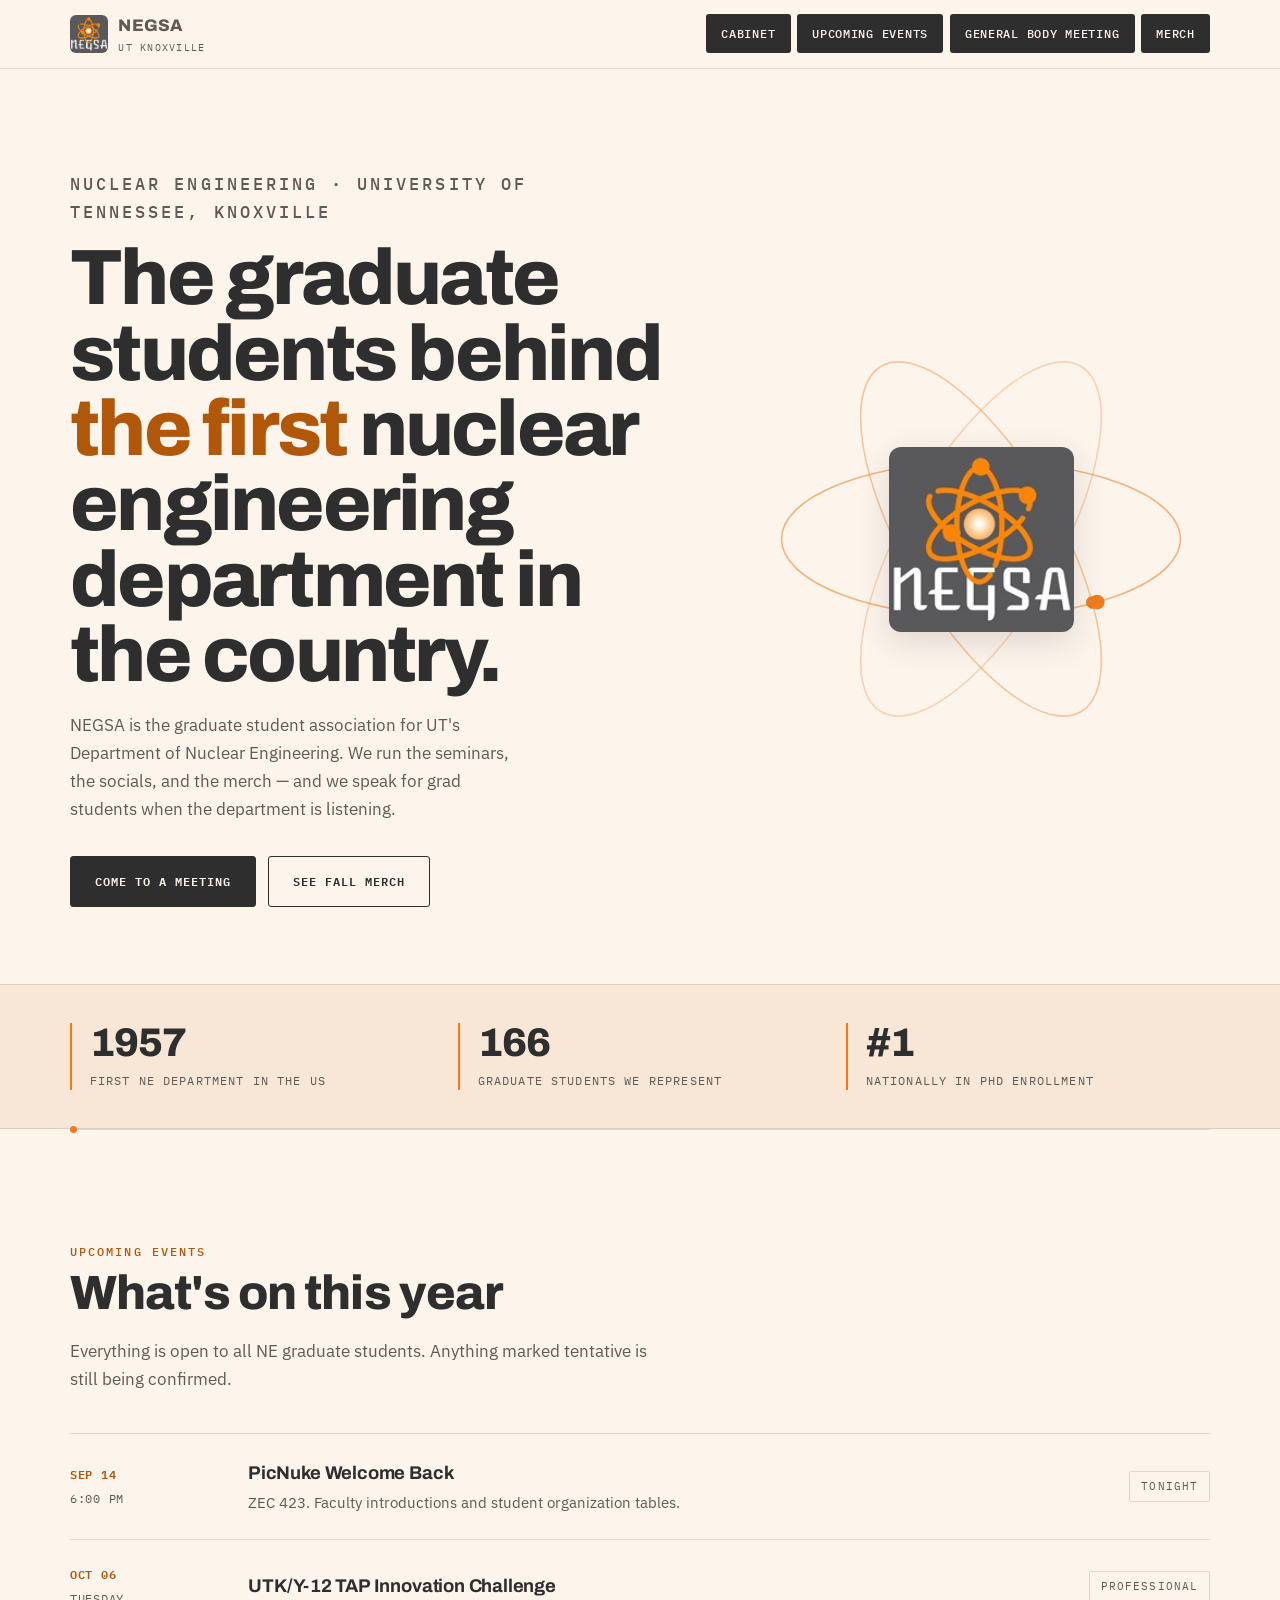
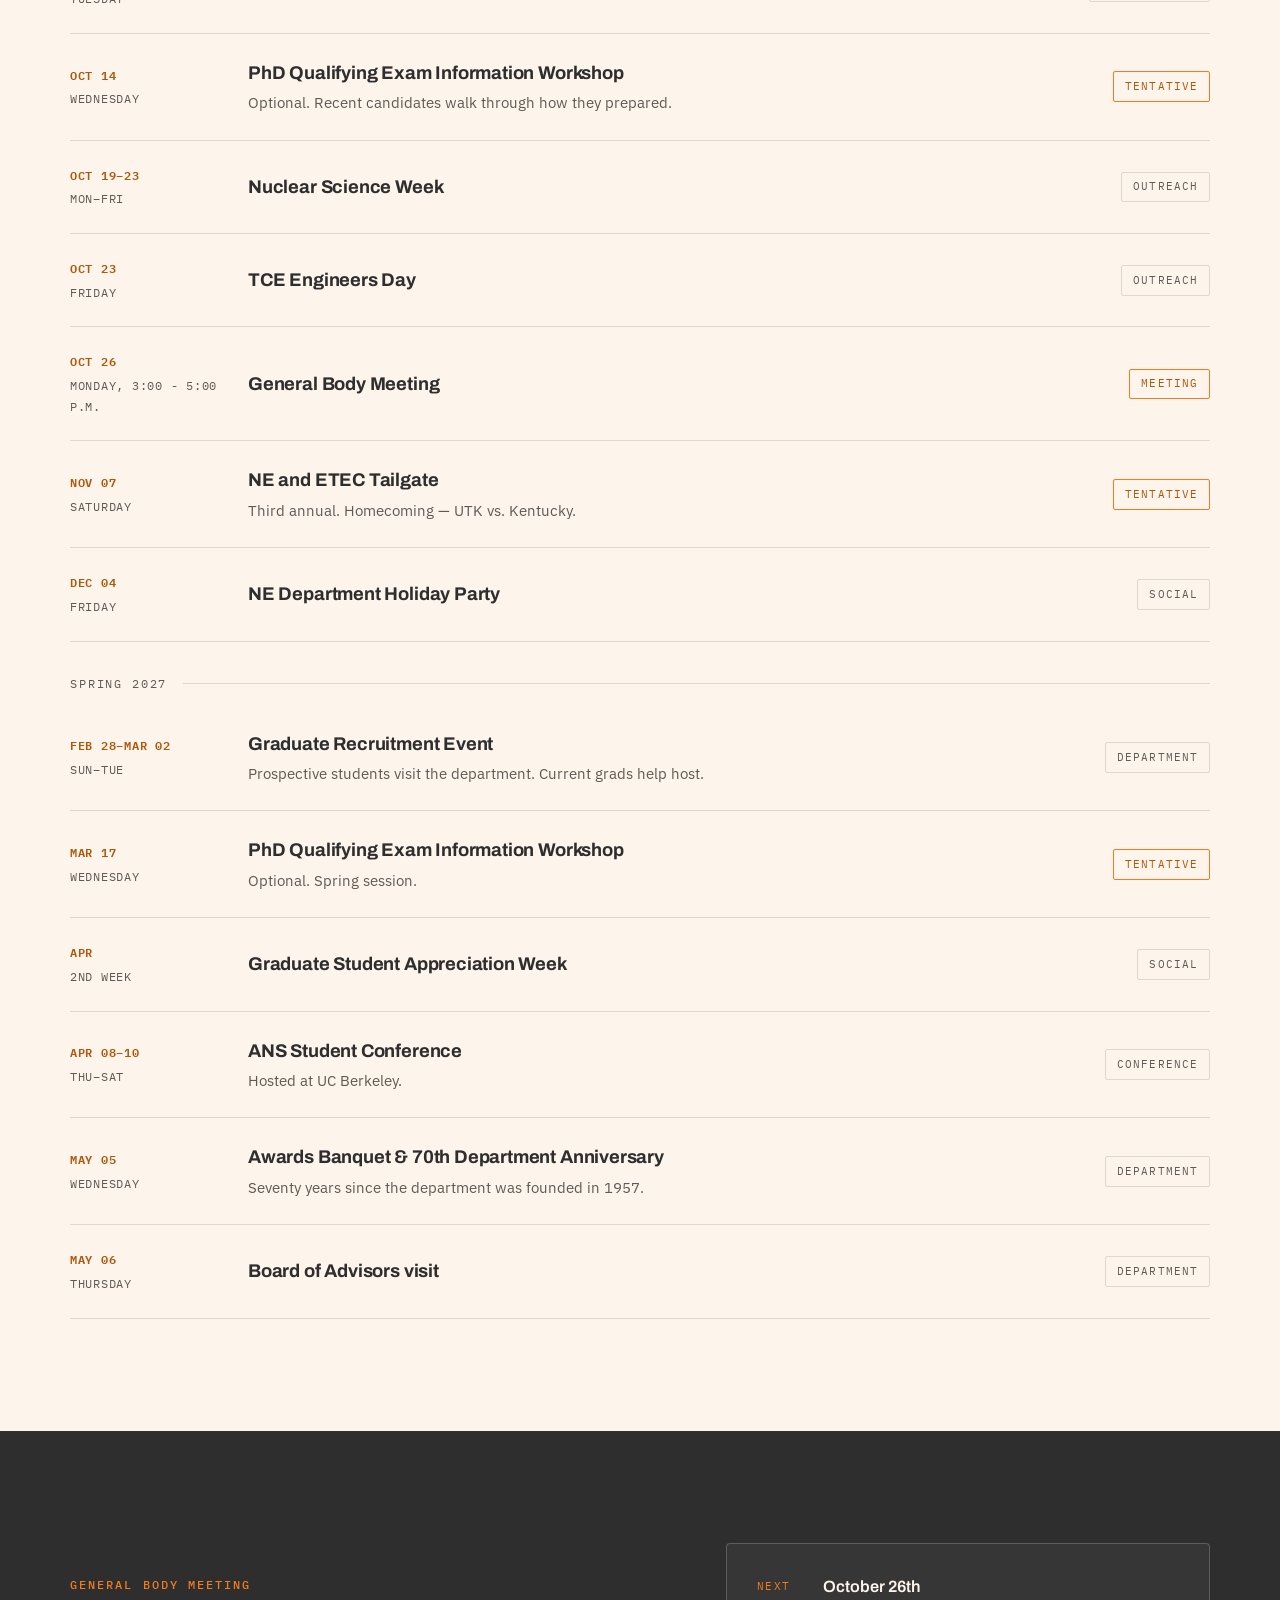
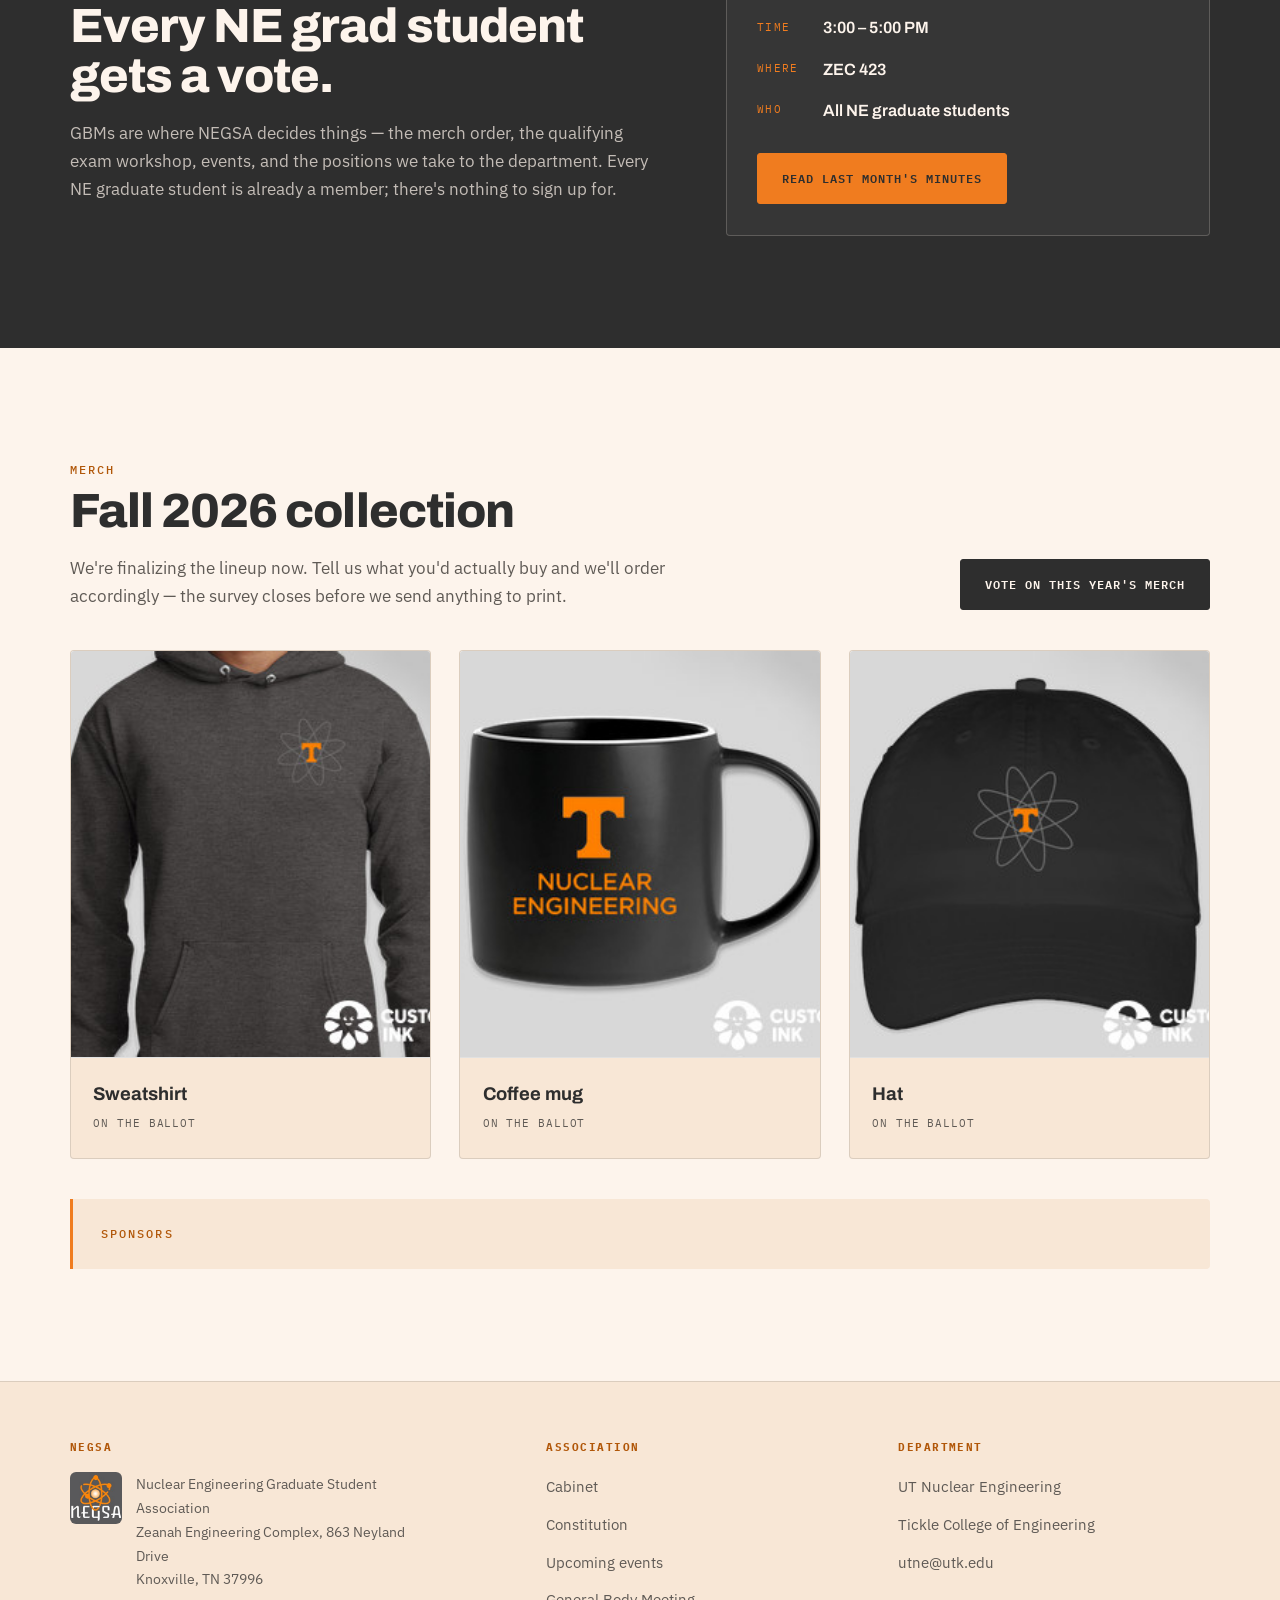
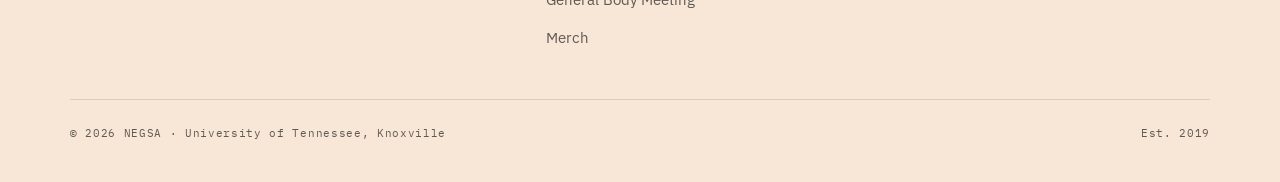
==== index.html @ 46148a5a "Changed name of position and added date to GBM section of website" ====
<!DOCTYPE html>
<html lang="en">
<head>
<meta charset="UTF-8">
<meta name="viewport" content="width=device-width, initial-scale=1.0">
<title>NEGSA — Nuclear Engineering Graduate Student Association | UT Knoxville</title>
<meta name="description" content="The Nuclear Engineering Graduate Student Association at the University of Tennessee, Knoxville. Cabinet, events, general body meetings, and merchandise.">
<link rel="icon" href="negsa-logo.jpg">
<link rel="preconnect" href="https://fonts.googleapis.com">
<link rel="preconnect" href="https://fonts.gstatic.com" crossorigin>
<link href="https://fonts.googleapis.com/css2?family=Archivo:wght@500;600;700;800&family=IBM+Plex+Mono:wght@400;500;600&family=IBM+Plex+Sans:wght@400;500;600&display=swap" rel="stylesheet">
<link rel="stylesheet" href="style.css">
</head>
<body>

<header>
  <nav class="nav">
    <a class="brand" href="index.html">
      <img src="negsa-logo.jpg" alt="">
      <span style="display:block">
        <b>NEGSA</b>
        <span>UT Knoxville</span>
      </span>
    </a>
    <button class="navtoggle" aria-expanded="false" aria-controls="navlinks">Menu</button>
    <div class="navlinks" id="navlinks">
      <a href="cabinet.html">Cabinet</a>
      <a href="#events">Upcoming events</a>
      <a href="#gbm">General Body Meeting</a>
      <a href="#merch">Merch</a>
    </div>
  </nav>
</header>

<main id="top">

  <!-- HERO -->
  <div class="hero">
    <div class="hero-grid">
      <div>
        <p class="eyebrow">Nuclear Engineering &middot; University of Tennessee, Knoxville</p>
        <h1>The graduate students behind <em>the first</em> nuclear engineering department in the country.</h1>
        <p>NEGSA is the graduate student association for UT's Department of Nuclear Engineering. We run the seminars, the socials, and the merch — and we speak for grad students when the department is listening.</p>
        <div class="cta-row">
          <a class="btn btn-solid" href="#gbm">Come to a meeting</a>
          <a class="btn btn-ghost" href="#merch">See fall merch</a>
        </div>
      </div>

      <div class="orbit">
        <svg id="orbit-svg" viewBox="0 0 400 400" aria-hidden="true">
          <!-- rings hold still; the electrons travel around them -->
          <g>
            <ellipse cx="200" cy="200" rx="190" ry="74" fill="none" stroke="var(--orange)" stroke-width="1.5" opacity=".55"/>
            <circle r="7" fill="var(--orange)">
              <animateMotion dur="7s" repeatCount="indefinite"
                path="M 10,200 A 190,74 0 1,0 390,200 A 190,74 0 1,0 10,200 Z"/>
            </circle>
          </g>
          <g transform="rotate(60 200 200)">
            <ellipse cx="200" cy="200" rx="190" ry="74" fill="none" stroke="var(--orange)" stroke-width="1.5" opacity=".4"/>
            <circle r="6" fill="var(--orange)">
              <animateMotion dur="9s" begin="-3s" repeatCount="indefinite"
                path="M 10,200 A 190,74 0 1,0 390,200 A 190,74 0 1,0 10,200 Z"/>
            </circle>
          </g>
          <g transform="rotate(120 200 200)">
            <ellipse cx="200" cy="200" rx="190" ry="74" fill="none" stroke="var(--orange)" stroke-width="1.5" opacity=".28"/>
            <circle r="5" fill="var(--orange)">
              <animateMotion dur="11s" begin="-6s" repeatCount="indefinite"
                path="M 10,200 A 190,74 0 1,0 390,200 A 190,74 0 1,0 10,200 Z"/>
            </circle>
          </g>
        </svg>
        <img class="orbit-logo" src="negsa-logo.jpg" alt="NEGSA logo">
      </div>
    </div>
  </div>

  <!-- STATS -->
  <div class="stats">
    <div class="stats-grid">
      <div class="stat"><b>1957</b><span>First NE department in the US</span></div>
      <div class="stat"><b>166</b><span>Graduate students we represent</span></div>
      <div class="stat"><b>#1</b><span>Nationally in PhD enrollment</span></div>
    </div>
  </div>

  <div class="orbit-rule"></div>

  <!-- EVENTS -->
  <section id="events">
    <div class="shell">
      <p class="eyebrow">Upcoming events</p>
      <h2 class="h2">What's on this year</h2>
      <p class="lede">Everything is open to all NE graduate students. Anything marked tentative is still being confirmed.</p>

      <div class="events">

        <article class="event">
          <div class="event-date">Sep 14<span>6:00 PM</span></div>
          <div>
            <h3>PicNuke Welcome Back</h3>
            <p>ZEC 423. Faculty introductions and student organization tables.</p>
          </div>
          <div class="event-tag">Tonight</div>
        </article>

        <article class="event">
          <div class="event-date">Oct 06<span>Tuesday</span></div>
          <div>
            <h3>UTK/Y-12 TAP Innovation Challenge</h3>
          </div>
          <div class="event-tag">Professional</div>
        </article>

        <article class="event">
          <div class="event-date">Oct 14<span>Wednesday</span></div>
          <div>
            <h3>PhD Qualifying Exam Information Workshop</h3>
            <p>Optional. Recent candidates walk through how they prepared.</p>
          </div>
          <div class="event-tag tbc">Tentative</div>
        </article>

        <article class="event">
          <div class="event-date">Oct 19&ndash;23<span>Mon&ndash;Fri</span></div>
          <div>
            <h3>Nuclear Science Week</h3>
          </div>
          <div class="event-tag">Outreach</div>
        </article>

        <article class="event">
          <div class="event-date">Oct 23<span>Friday</span></div>
          <div>
            <h3>TCE Engineers Day</h3>
          </div>
          <div class="event-tag">Outreach</div>
        </article>

        <article class="event">
          <div class="event-date">Oct 26<span>Monday, 3:00 - 5:00 P.M.</span></div>
          <div>
            <h3>General Body Meeting</h3>
          </div>
          <div class="event-tag tbc">Meeting</div>
        </article>
  
        <article class="event">
          <div class="event-date">Nov 07<span>Saturday</span></div>
          <div>
            <h3>NE and ETEC Tailgate</h3>
            <p>Third annual. Homecoming — UTK vs. Kentucky.</p>
          </div>
          <div class="event-tag tbc">Tentative</div>
        </article>

        <article class="event">
          <div class="event-date">Dec 04<span>Friday</span></div>
          <div>
            <h3>NE Department Holiday Party</h3>
          </div>
          <div class="event-tag">Social</div>
        </article>

        <div class="year-break">Spring 2027</div>

        <article class="event">
          <div class="event-date">Feb 28&ndash;Mar 02<span>Sun&ndash;Tue</span></div>
          <div>
            <h3>Graduate Recruitment Event</h3>
            <p>Prospective students visit the department. Current grads help host.</p>
          </div>
          <div class="event-tag">Department</div>
        </article>

        <article class="event">
          <div class="event-date">Mar 17<span>Wednesday</span></div>
          <div>
            <h3>PhD Qualifying Exam Information Workshop</h3>
            <p>Optional. Spring session.</p>
          </div>
          <div class="event-tag tbc">Tentative</div>
        </article>

        <article class="event">
          <div class="event-date">Apr<span>2nd week</span></div>
          <div>
            <h3>Graduate Student Appreciation Week</h3>
          </div>
          <div class="event-tag">Social</div>
        </article>

        <article class="event">
          <div class="event-date">Apr 08&ndash;10<span>Thu&ndash;Sat</span></div>
          <div>
            <h3>ANS Student Conference</h3>
            <p>Hosted at UC Berkeley.</p>
          </div>
          <div class="event-tag">Conference</div>
        </article>

        <article class="event">
          <div class="event-date">May 05<span>Wednesday</span></div>
          <div>
            <h3>Awards Banquet &amp; 70th Department Anniversary</h3>
            <p>Seventy years since the department was founded in 1957.</p>
          </div>
          <div class="event-tag">Department</div>
        </article>

        <article class="event">
          <div class="event-date">May 06<span>Thursday</span></div>
          <div>
            <h3>Board of Advisors visit</h3>
          </div>
          <div class="event-tag">Department</div>
        </article>

      </div>
    </div>
  </section>

  <!-- GBM -->
  <section id="gbm" class="gbm">
    <div class="shell">
      <div class="gbm-grid">
        <div>
          <p class="eyebrow">General Body Meeting</p>
          <h2 class="h2">Every NE grad student gets a vote.</h2>
          <p class="lede">GBMs are where NEGSA decides things &mdash; the merch order, the qualifying exam workshop, events, and the positions we take to the department. Every NE graduate student is already a member; there's nothing to sign up for.</p>
        </div>
        <div class="gbm-card">
          <dl>
            <dt>Next</dt><dd>October 26th</dd>
            <dt>Time</dt><dd>3:00 &ndash; 5:00 PM</dd>
            <dt>Where</dt><dd>ZEC 423</dd>
            <dt>Who</dt><dd>All NE graduate students</dd>
          </dl>
          <a class="btn btn-solid" href="#">Read last month's minutes</a>
        </div>
      </div>
    </div>
  </section>

  <!-- MERCH -->
  <section id="merch">
    <div class="shell">
      <div class="merch-head">
        <div>
          <p class="eyebrow">Merch</p>
          <h2 class="h2">Fall 2026 collection</h2>
          <p class="lede">We're finalizing the lineup now. Tell us what you'd actually buy and we'll order accordingly — the survey closes before we send anything to print.</p>
        </div>
        <a class="btn btn-solid" href="#">Vote on this year's merch</a>
      </div>

      <div class="merch-grid">
        <div class="merch-item">
          <img src="Sweatshirt.jpeg" alt="NEGSA sweatshirt">
          <div class="merch-body"><b>Sweatshirt</b><span>On the ballot</span></div>
        </div>
        <div class="merch-item">
          <img src="coffee_mug.jpeg" alt="NEGSA coffee mug">
          <div class="merch-body"><b>Coffee mug</b><span>On the ballot</span></div>
        </div>
        <div class="merch-item">
          <img src="hat.jpeg" alt="NEGSA hat">
          <div class="merch-body"><b>Hat</b><span>On the ballot</span></div>
        </div>
      </div>

      <div class="merch-note">
        <p class="eyebrow">Sponsors</p>
      </div>

    </div>
  </section>

</main>

<footer>
  <div class="shell">
    <div class="foot-grid">
      <div>
        <h4>NEGSA</h4>
        <div class="foot-brand">
          <img src="negsa-logo.jpg" alt="">
          <p>Nuclear Engineering Graduate Student Association<br>Zeanah Engineering Complex, 863 Neyland Drive<br>Knoxville, TN 37996</p>
        </div>
      </div>
      <div>
        <h4>Association</h4>
        <ul>
          <li><a href="cabinet.html">Cabinet</a></li>
          <li><a href="NEGSA-Constitution-2022.pdf" target="_blank" rel="noopener">Constitution</a></li>
          <li><a href="#events">Upcoming events</a></li>
          <li><a href="#gbm">General Body Meeting</a></li>
          <li><a href="#merch">Merch</a></li>
        </ul>
      </div>
      <div>
        <h4>Department</h4>
        <ul>
          <li><a href="https://ne.utk.edu">UT Nuclear Engineering</a></li>
          <li><a href="https://tickle.utk.edu">Tickle College of Engineering</a></li>
          <li><a href="mailto:utne@utk.edu">utne@utk.edu</a></li>
        </ul>
      </div>
    </div>
    <div class="colophon">
      <span>&copy; 2026 NEGSA &middot; University of Tennessee, Knoxville</span>
      <span>Est. 2019</span>
    </div>
  </div>
</footer>

<script src="script.js"></script>
</body>
</html>
---- style.css ----
:root{
  --paper:#FDF4EC;
  --paper-deep:#F8E7D6;
  --ink:#2E2E2E;
  --ink-soft:#5F5A55;
  --orange:#F07C1F;
  --orange-deep:#B15709;
  --rule:rgba(46,46,46,.14);
  --shell:min(1140px,92vw);
}

*{box-sizing:border-box;margin:0;padding:0}
html{scroll-behavior:smooth;scroll-padding-top:88px}
body{
  background:var(--paper);
  color:var(--ink);
  font-family:"IBM Plex Sans",system-ui,sans-serif;
  font-size:17px;
  line-height:1.65;
  -webkit-font-smoothing:antialiased;
}
img{max-width:100%;display:block}
a{color:inherit}

/* ---------- shared type ---------- */
.eyebrow{
  font-family:"IBM Plex Mono",monospace;
  font-size:.72rem;
  font-weight:500;
  letter-spacing:.18em;
  text-transform:uppercase;
  color:var(--orange-deep);
}
.h2{
  font-family:"Archivo",sans-serif;
  font-weight:800;
  font-size:clamp(2rem,4.4vw,3rem);
  line-height:1.04;
  letter-spacing:-.02em;
  margin:.5rem 0 1.1rem;
}
.lede{max-width:60ch;color:var(--ink-soft)}

.shell{width:var(--shell);margin-inline:auto}
section{padding:clamp(4rem,9vw,7rem) 0}

.orbit-rule{
  position:relative;height:1px;background:var(--rule);
  width:var(--shell);margin:0 auto;
}
.orbit-rule::after{
  content:"";position:absolute;top:-3.5px;left:0;
  width:7px;height:7px;border-radius:50%;background:var(--orange);
}

/* ---------- nav ---------- */
header{
  position:sticky;top:0;z-index:50;
  background:rgba(253,244,236,.9);
  backdrop-filter:blur(10px);
  border-bottom:1px solid var(--rule);
}
.nav{
  width:var(--shell);margin-inline:auto;
  display:flex;align-items:center;gap:1.25rem;
  padding:.75rem 0;
}
.brand{display:flex;align-items:center;gap:.65rem;text-decoration:none;margin-right:auto}
.brand img{width:38px;height:38px;border-radius:6px}
.brand b{
  font-family:"Archivo",sans-serif;font-weight:800;
  font-size:1.05rem;letter-spacing:.01em;
}
.brand span{
  display:block;font-family:"IBM Plex Mono",monospace;
  font-size:.6rem;letter-spacing:.13em;text-transform:uppercase;color:var(--ink-soft);
}
.navlinks{display:flex;gap:.4rem;align-items:center}
.navlinks a{
  font-family:"IBM Plex Mono",monospace;
  font-size:.76rem;font-weight:500;letter-spacing:.06em;
  text-transform:uppercase;text-decoration:none;
  padding:.6rem .95rem;border-radius:3px;
  background:var(--ink);color:var(--paper);
  transition:background .18s ease,color .18s ease;
}
.navlinks a:hover,.navlinks a:focus-visible{background:var(--orange);color:var(--ink)}
.navlinks a[aria-current="page"]{background:var(--orange);color:var(--ink)}
.navtoggle{display:none}

/* ---------- hero ---------- */
.hero{position:relative;overflow:hidden;padding:clamp(3.5rem,8vw,6.5rem) 0 clamp(3rem,6vw,5rem)}
.hero-grid{
  width:var(--shell);margin-inline:auto;
  display:grid;grid-template-columns:1.15fr .85fr;
  gap:clamp(2rem,5vw,4rem);align-items:center;
}
.hero h1{
  font-family:"Archivo",sans-serif;font-weight:800;
  font-size:clamp(2.6rem,6.6vw,4.9rem);
  line-height:.96;letter-spacing:-.035em;
  margin:.85rem 0 1.25rem;
}
.hero h1 em{font-style:normal;color:var(--orange-deep)}
.hero p{max-width:46ch;color:var(--ink-soft);font-size:1.06rem}
.cta-row{display:flex;flex-wrap:wrap;gap:.75rem;margin-top:2rem}
.btn{
  font-family:"IBM Plex Mono",monospace;font-size:.78rem;font-weight:600;
  letter-spacing:.08em;text-transform:uppercase;text-decoration:none;
  display:inline-block;
  padding:.9rem 1.5rem;border-radius:3px;border:1.5px solid var(--ink);
  transition:transform .16s ease,background .18s ease,color .18s ease;
}
.btn-solid{background:var(--ink);color:var(--paper)}
.btn-solid:hover{background:var(--orange);border-color:var(--orange);color:var(--ink)}
.btn-ghost{background:transparent;color:var(--ink)}
.btn-ghost:hover{background:var(--ink);color:var(--paper)}
.btn:hover{transform:translateY(-2px)}

/* orbit signature — rings hold still, electrons travel */
.orbit{position:relative;display:grid;place-items:center;aspect-ratio:1;max-width:420px;margin-inline:auto;width:100%}
.orbit svg{position:absolute;inset:0;width:100%;height:100%;overflow:visible}
.orbit-logo{
  position:relative;width:44%;border-radius:12px;
  box-shadow:0 10px 34px rgba(46,46,46,.14);
}

/* ---------- stat strip ---------- */
.stats{
  background:var(--paper-deep);
  border-block:1px solid var(--rule);
  padding:2.4rem 0;
}
.stats-grid{
  width:var(--shell);margin-inline:auto;
  display:grid;grid-template-columns:repeat(3,1fr);gap:1.5rem;
}
.stat{border-left:2px solid var(--orange);padding-left:1.1rem}
.stat b{
  display:block;font-family:"Archivo",sans-serif;font-weight:800;
  font-size:clamp(1.8rem,3.4vw,2.5rem);line-height:1;letter-spacing:-.02em;
}
.stat span{
  display:block;margin-top:.45rem;
  font-family:"IBM Plex Mono",monospace;font-size:.72rem;
  letter-spacing:.1em;text-transform:uppercase;color:var(--ink-soft);
}

/* ---------- mission ---------- */
.about-grid{display:grid;grid-template-columns:1fr 1fr;gap:clamp(2rem,5vw,4.5rem)}
.does{list-style:none;display:grid;gap:1.4rem;margin-top:.5rem}
.does li{padding-left:2.5rem;position:relative}
.does li::before{
  content:"";position:absolute;left:0;top:.55rem;
  width:10px;height:10px;border-radius:50%;
  background:var(--orange);box-shadow:0 0 0 5px rgba(240,124,31,.2);
}
.does b{display:block;font-family:"Archivo",sans-serif;font-weight:700;font-size:1.02rem}
.does p{color:var(--ink-soft);font-size:.94rem;margin-top:.15rem}

/* ---------- events ---------- */
.events{display:grid;gap:0;margin-top:2.5rem;border-top:1px solid var(--rule)}
.event{
  display:grid;grid-template-columns:150px 1fr auto;
  gap:1.75rem;align-items:center;
  padding:1.5rem 0;border-bottom:1px solid var(--rule);
  transition:padding-left .2s ease;
}
.event:hover{padding-left:.85rem}
.event-date{
  font-family:"IBM Plex Mono",monospace;font-size:.78rem;font-weight:600;
  letter-spacing:.06em;text-transform:uppercase;color:var(--orange-deep);
}
.event-date span{display:block;color:var(--ink-soft);font-weight:400;margin-top:.2rem}
.event h3{font-family:"Archivo",sans-serif;font-weight:700;font-size:1.15rem;letter-spacing:-.01em}
.event p{color:var(--ink-soft);font-size:.92rem;margin-top:.2rem}
.event-tag{
  font-family:"IBM Plex Mono",monospace;font-size:.66rem;letter-spacing:.1em;
  text-transform:uppercase;padding:.35rem .7rem;border:1px solid var(--rule);
  border-radius:2px;white-space:nowrap;color:var(--ink-soft);
}
.event-tag.tbc{border-color:var(--orange);color:var(--orange-deep)}
.year-break{
  display:flex;align-items:center;gap:1rem;
  padding:2rem 0 .75rem;
  font-family:"IBM Plex Mono",monospace;font-size:.72rem;
  letter-spacing:.16em;text-transform:uppercase;color:var(--ink-soft);
}
.year-break::after{content:"";flex:1;height:1px;background:var(--rule)}

/* ---------- GBM dark band ---------- */
.gbm{background:var(--ink);color:var(--paper)}
.gbm .eyebrow{color:var(--orange)}
.gbm .lede{color:rgba(253,244,236,.72)}
.gbm-grid{display:grid;grid-template-columns:1.1fr .9fr;gap:clamp(2rem,5vw,4rem);align-items:center}
.gbm-card{
  border:1px solid rgba(253,244,236,.2);border-radius:4px;
  padding:1.9rem;background:rgba(253,244,236,.04);
}
.gbm-card dl{display:grid;grid-template-columns:auto 1fr;gap:.9rem 1.5rem;margin-bottom:1.75rem}
.gbm-card dt{
  font-family:"IBM Plex Mono",monospace;font-size:.68rem;letter-spacing:.12em;
  text-transform:uppercase;color:var(--orange);padding-top:.22rem;
}
.gbm-card dd{font-family:"Archivo",sans-serif;font-weight:600;font-size:1.02rem}
.gbm .btn-solid{background:var(--orange);border-color:var(--orange);color:var(--ink)}
.gbm .btn-solid:hover{background:var(--paper);border-color:var(--paper)}

/* ---------- merch ---------- */
.merch-head{display:flex;justify-content:space-between;align-items:flex-end;gap:2rem;flex-wrap:wrap}
.merch-grid{
  display:grid;grid-template-columns:repeat(3,minmax(0,1fr));
  gap:clamp(1rem,2.2vw,1.75rem);margin-top:2.5rem;
}
.merch-item{
  border:1px solid var(--rule);border-radius:4px;overflow:hidden;
  background:var(--paper-deep);
  transition:border-color .2s ease,transform .2s ease;
}
.merch-item:hover{border-color:var(--orange);transform:translateY(-3px)}
.merch-item img{
  width:100%;aspect-ratio:300/340;object-fit:cover;
  background:#fff;border-bottom:1px solid var(--rule);
}
.merch-item .merch-body{padding:1.3rem 1.4rem 1.55rem}
.merch-item b{display:block;font-family:"Archivo",sans-serif;font-weight:700;font-size:1.15rem}
.merch-item span{
  display:block;margin-top:.3rem;font-family:"IBM Plex Mono",monospace;
  font-size:.7rem;letter-spacing:.08em;text-transform:uppercase;color:var(--ink-soft);
}
.merch-note{
  margin-top:2.5rem;padding:1.6rem 1.75rem;
  border-left:3px solid var(--orange);background:var(--paper-deep);border-radius:0 4px 4px 0;
}

/* ---------- cabinet ---------- */
.cabinet-hero{padding:clamp(3rem,7vw,5rem) 0 clamp(2rem,4vw,3rem)}
.cabinet-hero h1{
  font-family:"Archivo",sans-serif;font-weight:800;
  font-size:clamp(2.4rem,6vw,4.2rem);line-height:.98;letter-spacing:-.035em;
  margin:.8rem 0 1.1rem;
}

.portrait{
  aspect-ratio:1;border-radius:5px;overflow:hidden;
  background:var(--paper-deep);border:1px solid var(--rule);
  display:grid;place-items:center;position:relative;
}
.portrait::after{
  content:attr(data-initials);
  font-family:"Archivo",sans-serif;font-weight:800;
  font-size:clamp(1.8rem,4vw,2.6rem);letter-spacing:.02em;
  color:var(--orange);opacity:.55;
}
.portrait:has(img)::after{content:none}
.portrait img{width:100%;height:100%;object-fit:cover}

.role{
  font-family:"IBM Plex Mono",monospace;font-size:.72rem;
  letter-spacing:.16em;text-transform:uppercase;color:var(--orange-deep);
}
.contact-link{
  display:inline-block;margin-top:.7rem;
  font-family:"IBM Plex Mono",monospace;font-size:.85rem;
  color:var(--ink);text-decoration:none;
  border-bottom:2px solid var(--orange);padding-bottom:2px;
}
.contact-link:hover{color:var(--orange-deep)}

.roster{
  display:grid;grid-template-columns:repeat(3,minmax(0,1fr));
  gap:clamp(1.5rem,3vw,2.25rem);
  margin:3rem 0 0;
}
.roster-row{
  border:1px solid var(--rule);border-radius:5px;overflow:hidden;
  background:var(--paper-deep);
  transition:border-color .2s ease,transform .2s ease;
}
.roster-row:hover{border-color:var(--orange);transform:translateY(-3px)}
.roster-row .portrait{border:0;border-radius:0;aspect-ratio:4/5}
.roster-row .caption{padding:1.4rem 1.5rem 1.6rem;border-top:1px solid var(--rule)}
.roster-row h2{
  font-family:"Archivo",sans-serif;font-weight:700;
  font-size:clamp(1.25rem,2.2vw,1.55rem);letter-spacing:-.015em;
  line-height:1.15;margin:0 0 .35rem;
}
.roster-row .contact-link{margin-top:1rem;font-size:.8rem}

/* ---------- advisor ---------- */
.advisor-block{margin-top:4rem;padding-top:3rem;border-top:1px solid var(--rule)}
.advisor-card{
  display:flex;align-items:center;gap:1.4rem;margin-top:1.1rem;
  border:1px solid var(--rule);border-radius:5px;background:var(--paper-deep);
  padding:1.4rem 1.75rem;max-width:430px;
  transition:border-color .2s ease;
}
.advisor-card:hover{border-color:var(--orange)}
.advisor-icon{
  width:54px;height:54px;flex-shrink:0;border-radius:50%;
  display:grid;place-items:center;
  background:var(--paper);border:1px solid var(--rule);
  color:var(--orange);
}
.advisor-icon svg{width:27px;height:27px;display:block}
.advisor-card .contact-link{margin-top:.55rem;font-size:.8rem}
.advisor-card h2{
  font-family:"Archivo",sans-serif;font-weight:700;
  font-size:1.3rem;letter-spacing:-.015em;margin:0 0 .25rem;
}

/* ---------- governing documents ---------- */
.docs-block{margin:4rem 0;padding-top:3rem;border-top:1px solid var(--rule)}
.doc-list{
  display:grid;grid-template-columns:repeat(auto-fit,minmax(240px,1fr));
  gap:1rem;margin-top:2rem;
}
.doc-link{
  display:block;text-decoration:none;
  border:1px solid var(--rule);border-radius:4px;
  background:var(--paper-deep);padding:1.3rem 1.5rem;
  transition:border-color .2s ease,transform .2s ease;
}
.doc-link:hover{border-color:var(--orange);transform:translateY(-3px)}
.doc-link.current{border-left:3px solid var(--orange)}
.doc-link b{
  display:block;font-family:"Archivo",sans-serif;font-weight:700;
  font-size:1.02rem;letter-spacing:-.01em;
}
.doc-link span{
  display:block;margin-top:.35rem;font-family:"IBM Plex Mono",monospace;
  font-size:.68rem;letter-spacing:.09em;text-transform:uppercase;color:var(--ink-soft);
}
.doc-link.current span{color:var(--orange-deep)}

/* ---------- footer ---------- */
footer{background:var(--paper-deep);border-top:1px solid var(--rule);padding:3.5rem 0 2.5rem}
.foot-grid{display:grid;grid-template-columns:1.4fr 1fr 1fr;gap:2.5rem}
.foot-grid h4{
  font-family:"IBM Plex Mono",monospace;font-size:.7rem;letter-spacing:.13em;
  text-transform:uppercase;color:var(--orange-deep);margin-bottom:1rem;
}
.foot-grid ul{list-style:none;display:grid;gap:.6rem}
.foot-grid a{color:var(--ink-soft);text-decoration:none;font-size:.92rem}
.foot-grid a:hover{color:var(--orange-deep)}
.foot-brand{display:flex;gap:.9rem;align-items:flex-start}
.foot-brand img{width:52px;height:52px;border-radius:6px;flex-shrink:0}
.foot-brand p{font-size:.9rem;color:var(--ink-soft);max-width:34ch}
.colophon{
  margin-top:3rem;padding-top:1.5rem;border-top:1px solid var(--rule);
  font-family:"IBM Plex Mono",monospace;font-size:.7rem;letter-spacing:.06em;
  color:var(--ink-soft);display:flex;justify-content:space-between;gap:1rem;flex-wrap:wrap;
}

/* ---------- a11y + responsive ---------- */
a:focus-visible,button:focus-visible{outline:3px solid var(--orange-deep);outline-offset:3px}
@media (prefers-reduced-motion:reduce){
  *{animation:none!important;transition:none!important}
  html{scroll-behavior:auto}
}
@media (max-width:900px){
  .hero-grid,.about-grid,.gbm-grid{grid-template-columns:1fr}
  .orbit{order:-1;max-width:280px}
  .foot-grid{grid-template-columns:1fr 1fr}
  .stats-grid{grid-template-columns:1fr;gap:1.25rem}
  .roster{grid-template-columns:repeat(2,minmax(0,1fr));gap:1.5rem}
  .merch-grid{grid-template-columns:repeat(2,minmax(0,1fr))}
}
@media (max-width:760px){
  .navtoggle{
    display:block;background:var(--ink);color:var(--paper);border:0;
    font-family:"IBM Plex Mono",monospace;font-size:.72rem;letter-spacing:.08em;
    text-transform:uppercase;padding:.6rem .9rem;border-radius:3px;cursor:pointer;
  }
  .navlinks{
    display:none;position:absolute;top:100%;left:0;right:0;
    flex-direction:column;gap:.35rem;padding:1rem 4vw 1.25rem;
    background:var(--paper);border-bottom:1px solid var(--rule);
  }
  .navlinks.open{display:flex}
  .navlinks a{text-align:center}
  .event{grid-template-columns:1fr;gap:.5rem}
  .event-tag{justify-self:start}
  .foot-grid{grid-template-columns:1fr}
}
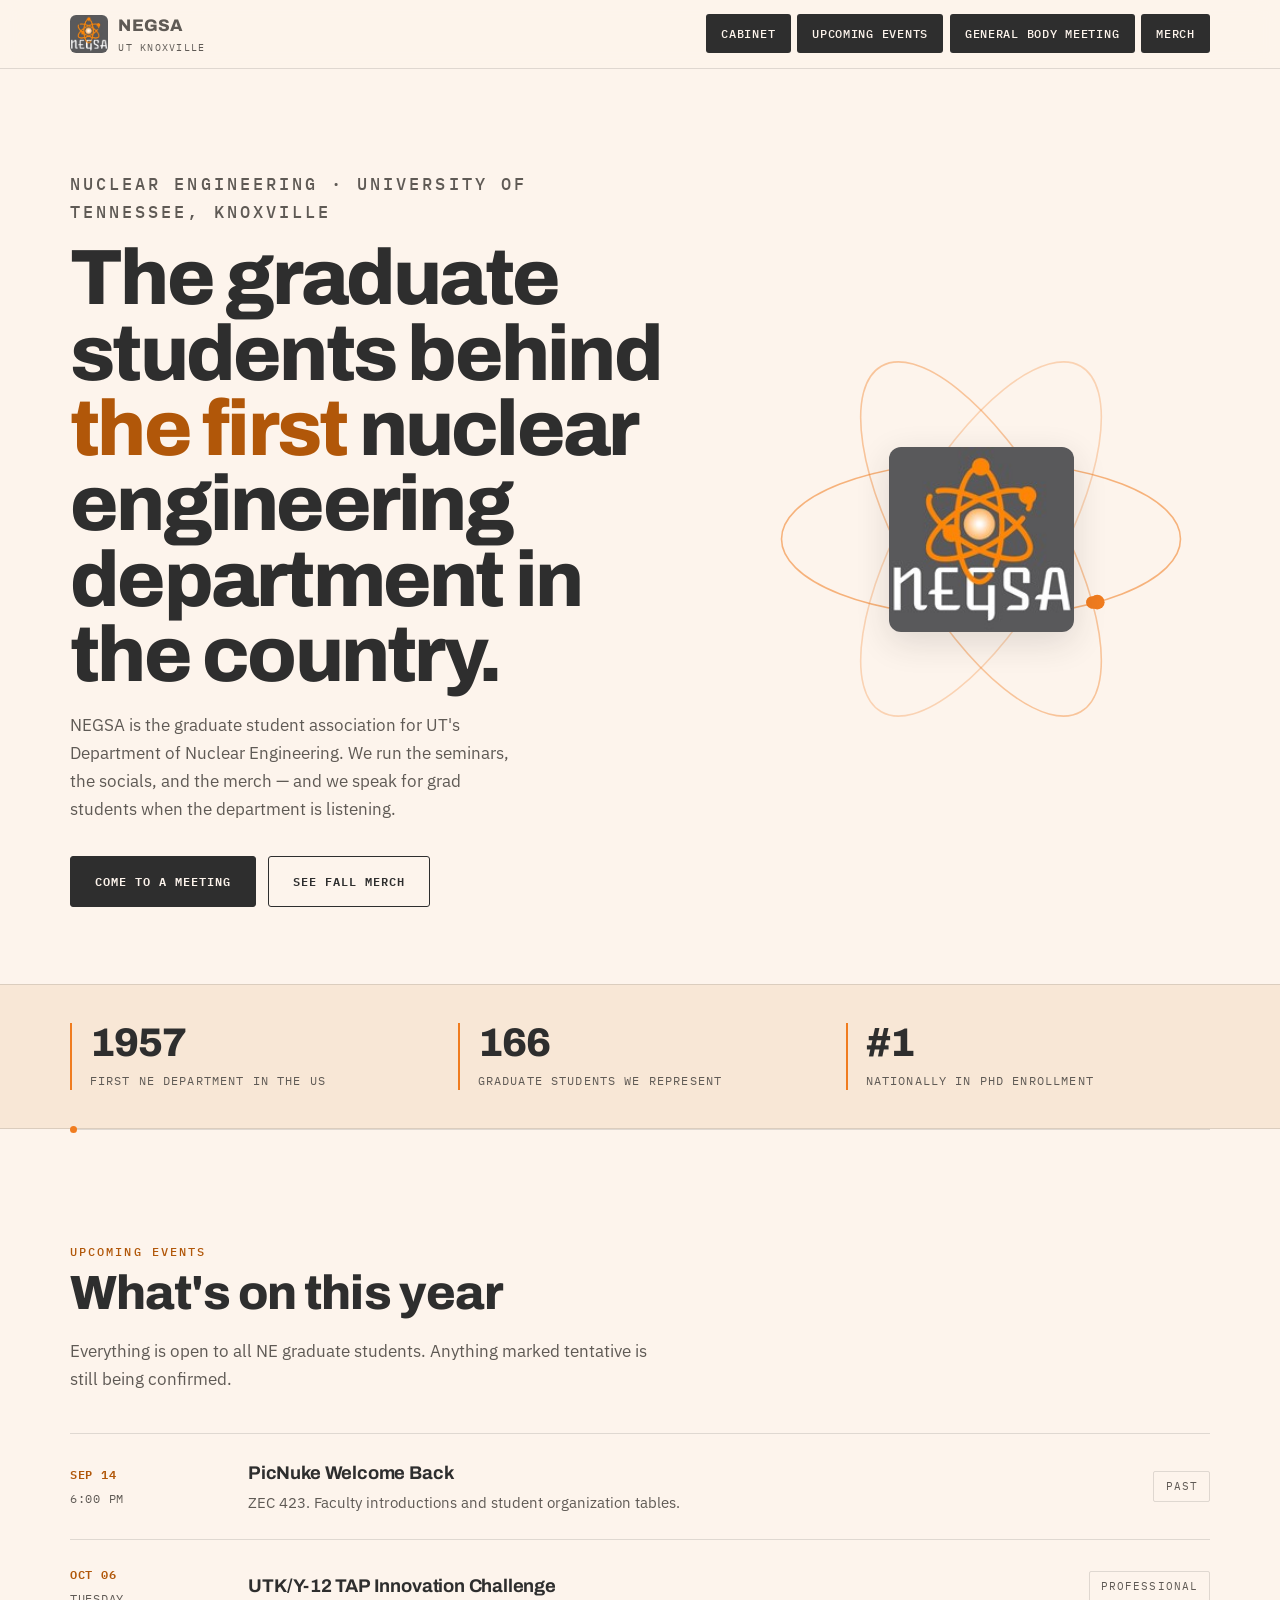
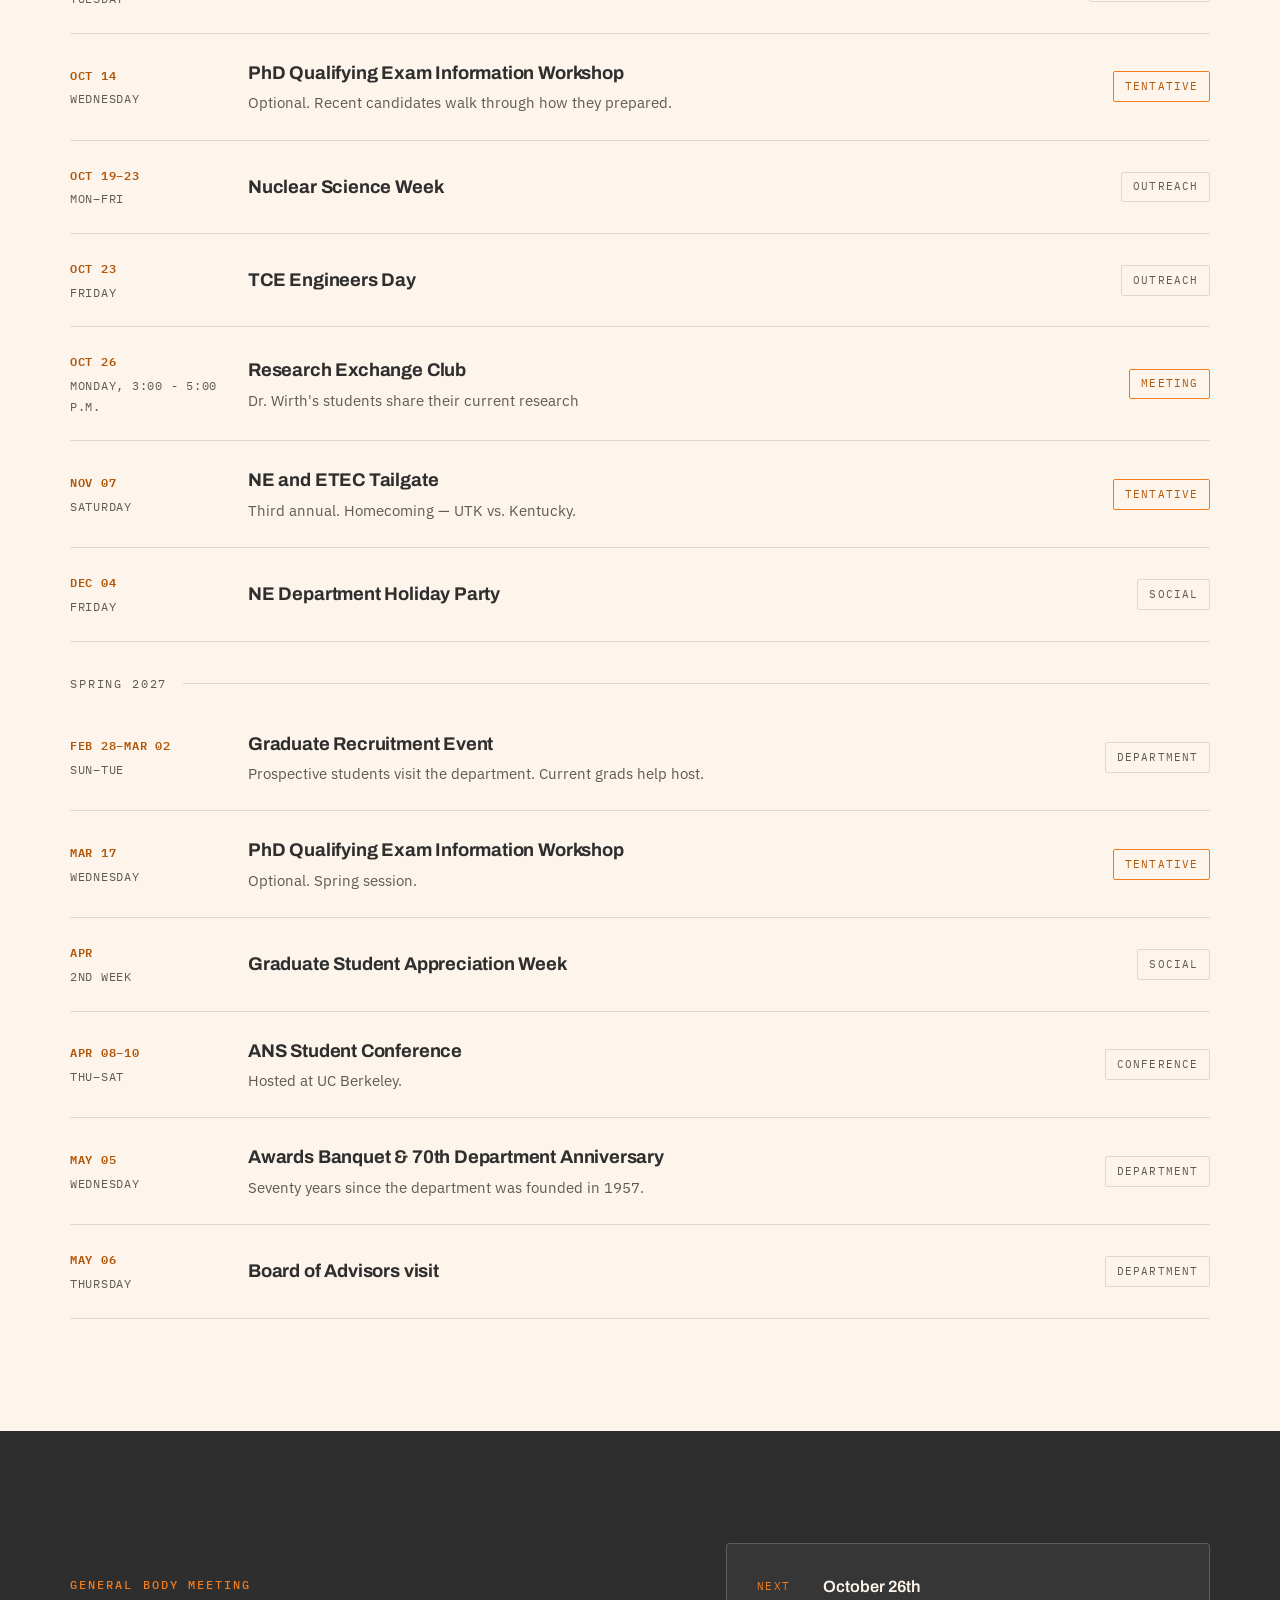
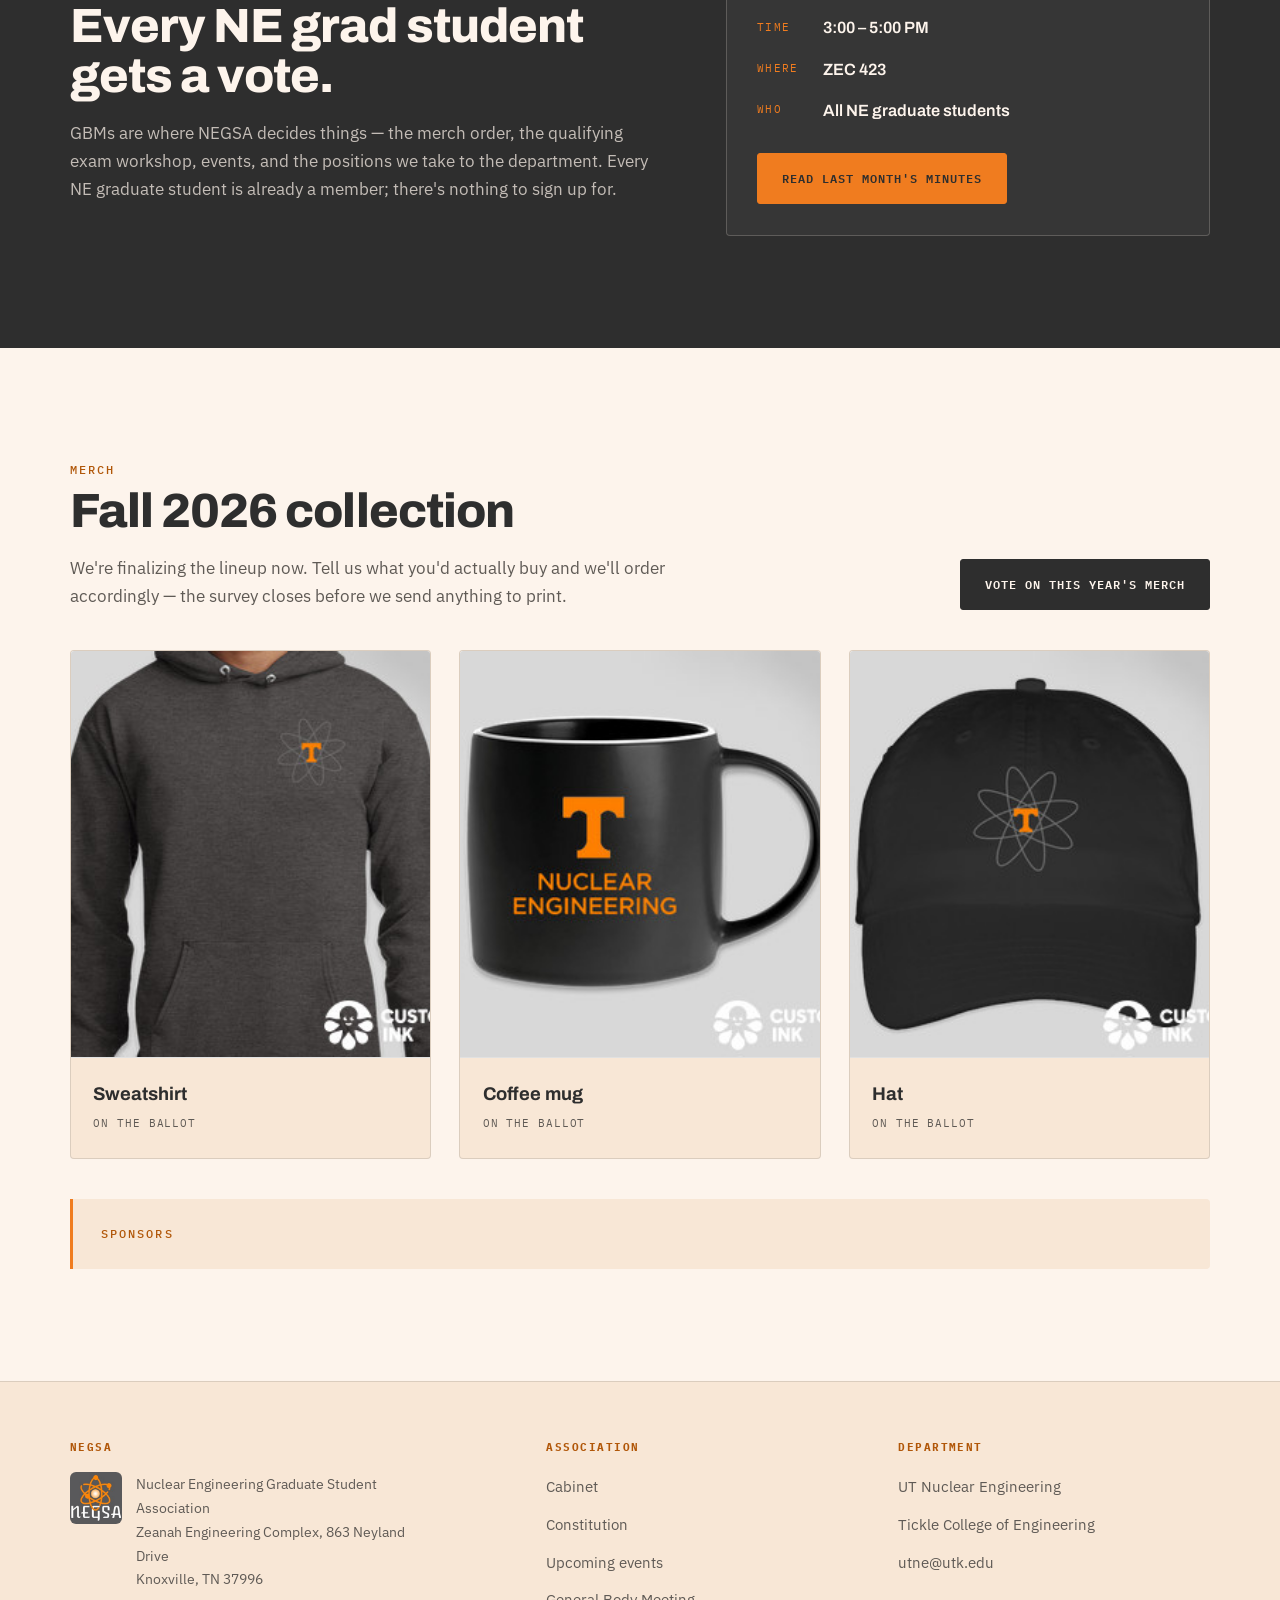
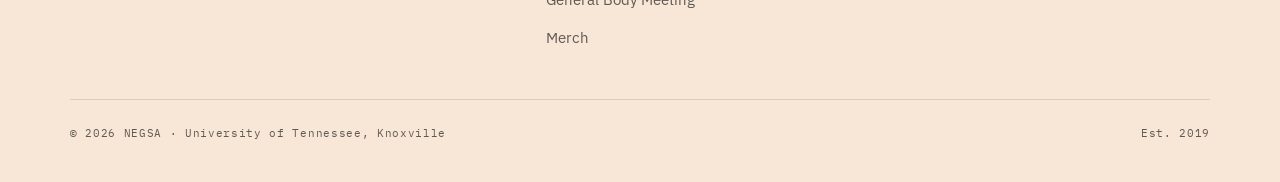
==== commit 3da631b9: "Changed GBM in events to research exchange club" ====
--- a/index.html
+++ b/index.html
@@ -103,7 +103,7 @@
             <h3>PicNuke Welcome Back</h3>
             <p>ZEC 423. Faculty introductions and student organization tables.</p>
           </div>
-          <div class="event-tag">Tonight</div>
+          <div class="event-tag">Past</div>
         </article>
 
         <article class="event">
@@ -142,7 +142,8 @@
         <article class="event">
           <div class="event-date">Oct 26<span>Monday, 3:00 - 5:00 P.M.</span></div>
           <div>
-            <h3>General Body Meeting</h3>
+            <h3>Research Exchange Club</h3>
+            <p>Dr. Wirth's students share their current research</p>
           </div>
           <div class="event-tag tbc">Meeting</div>
         </article>
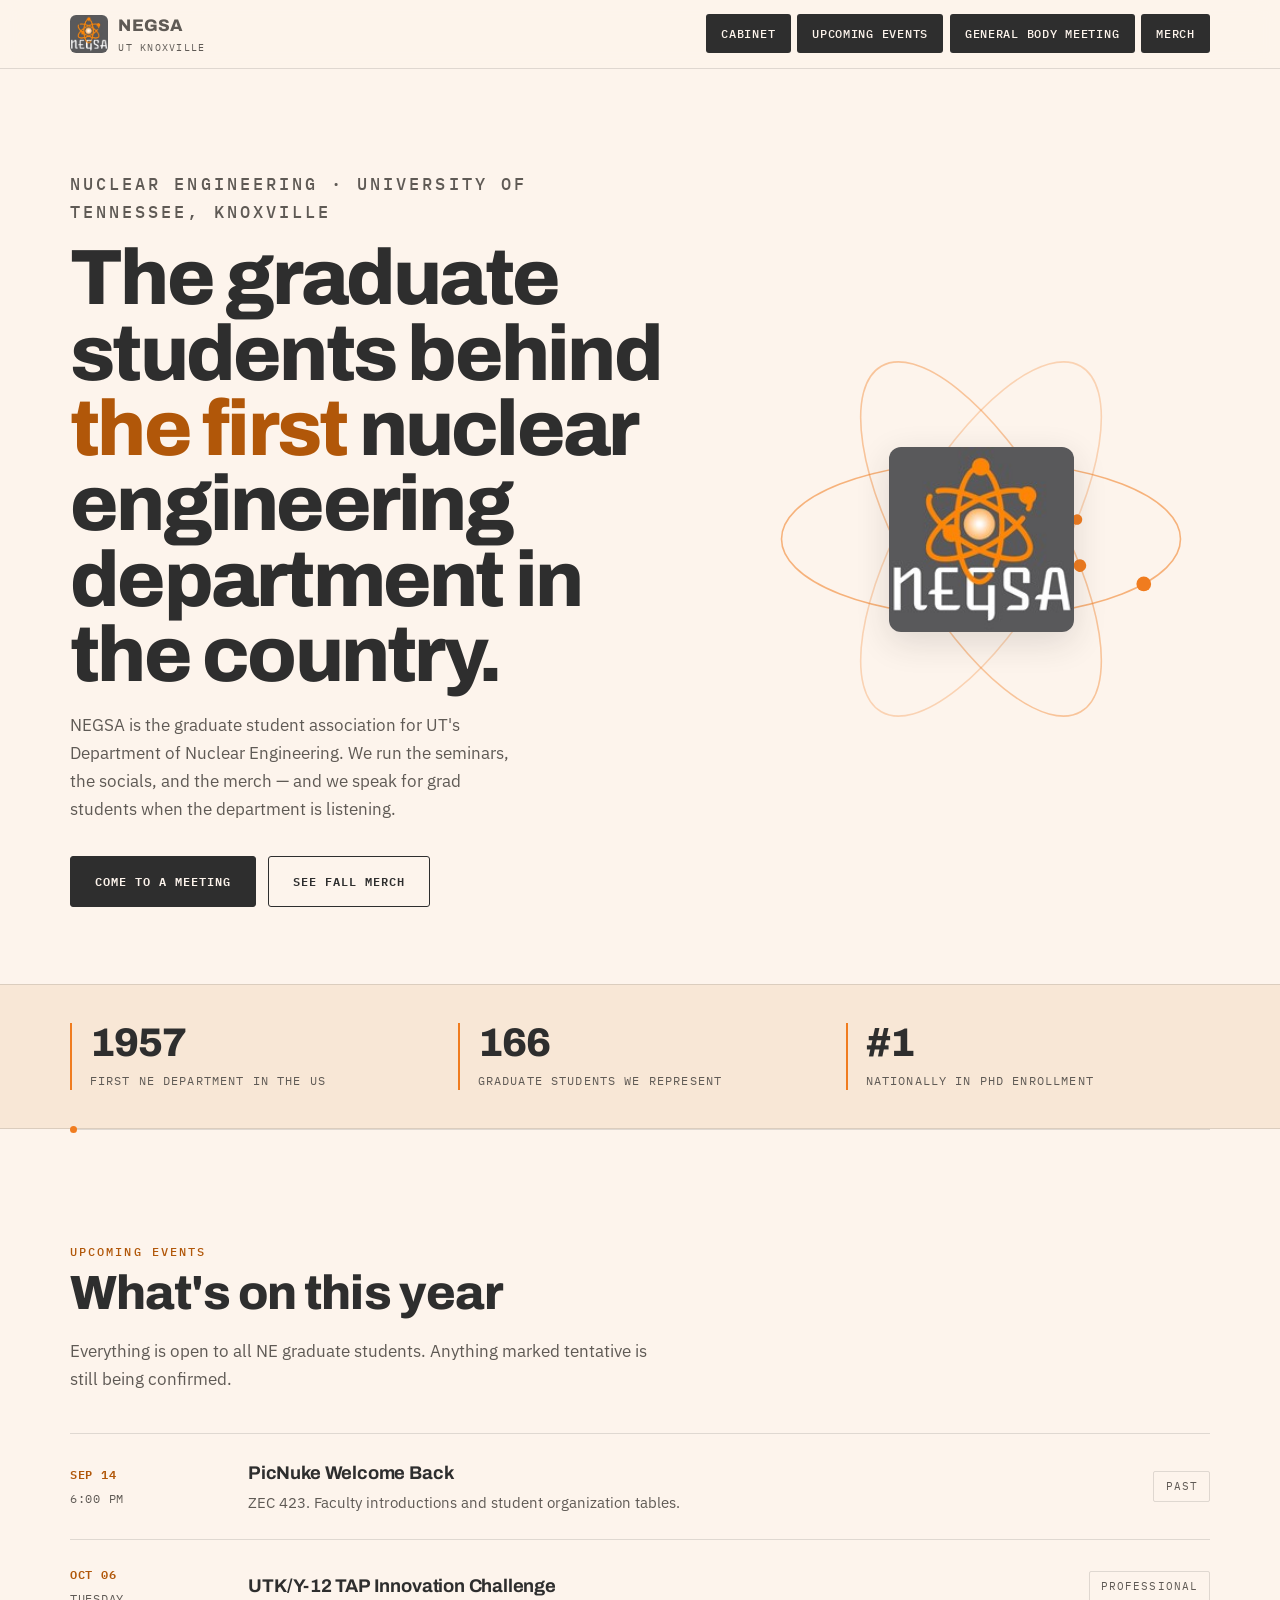
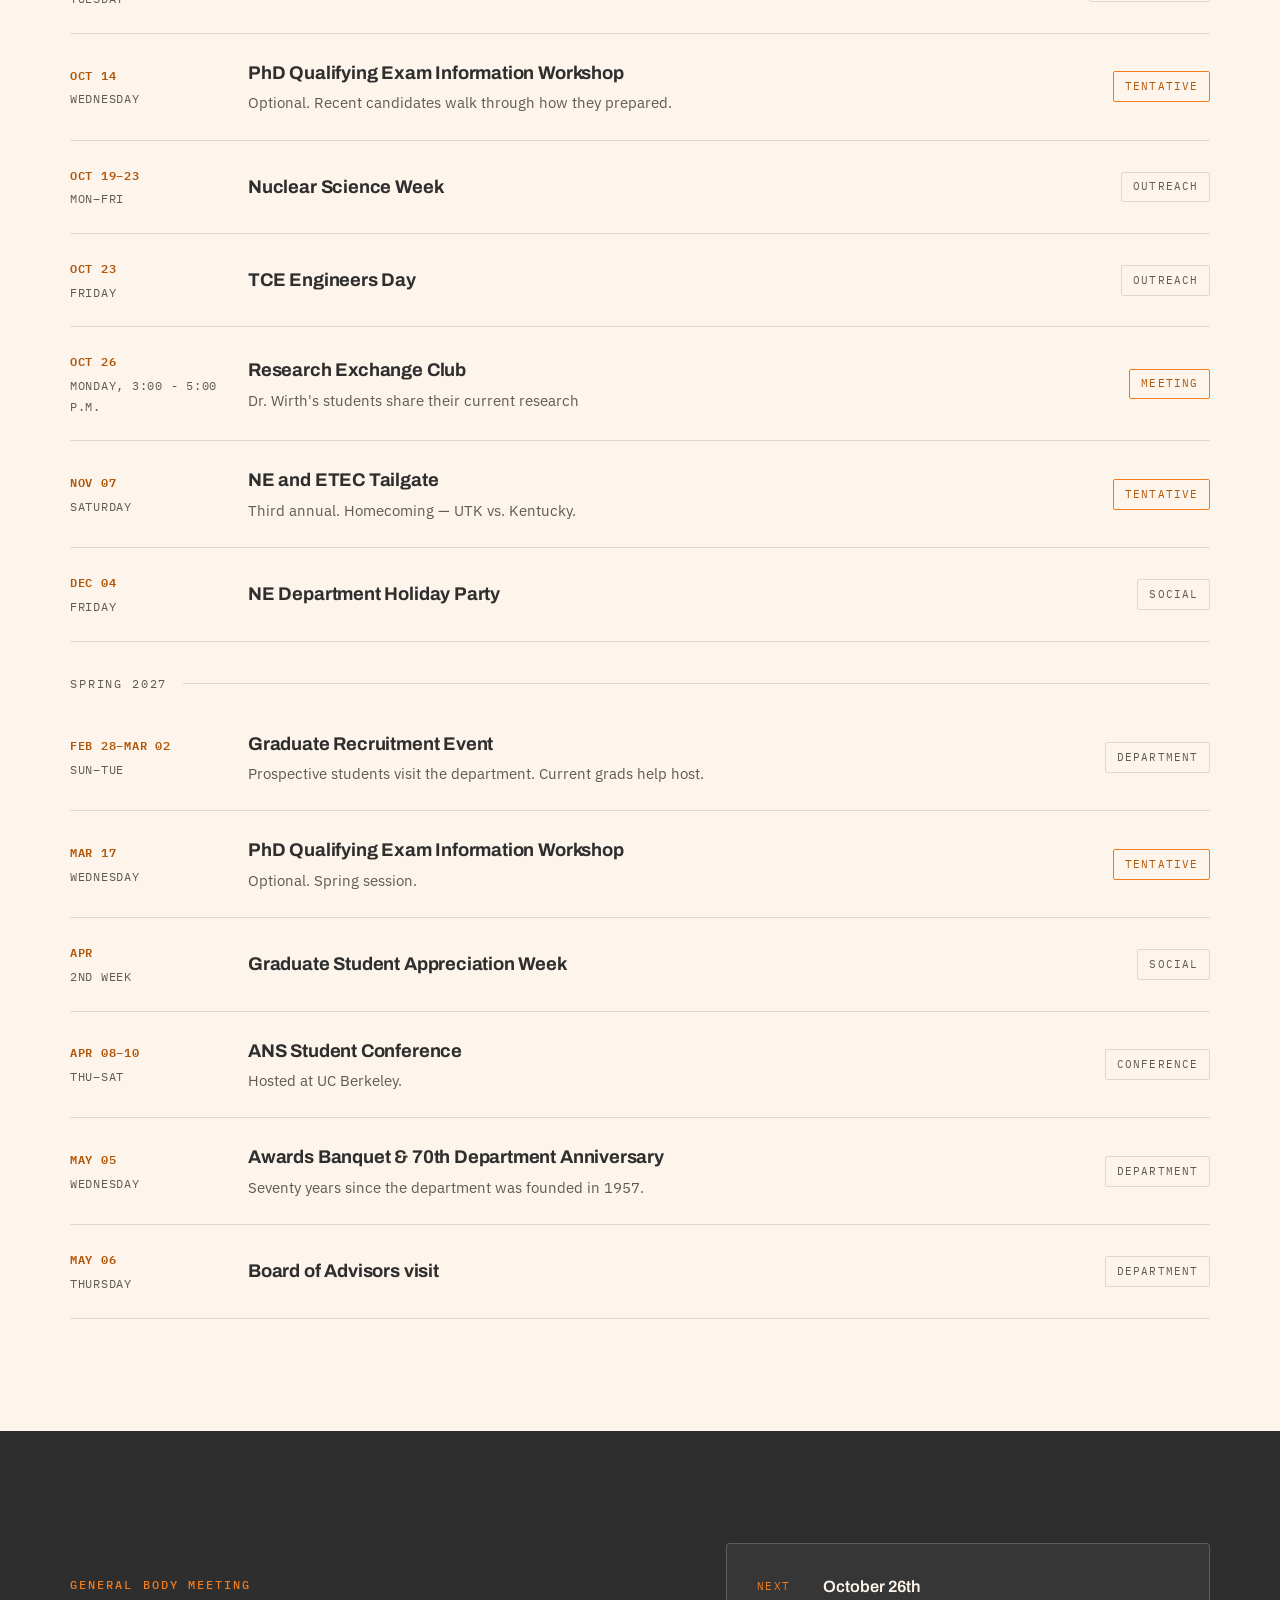
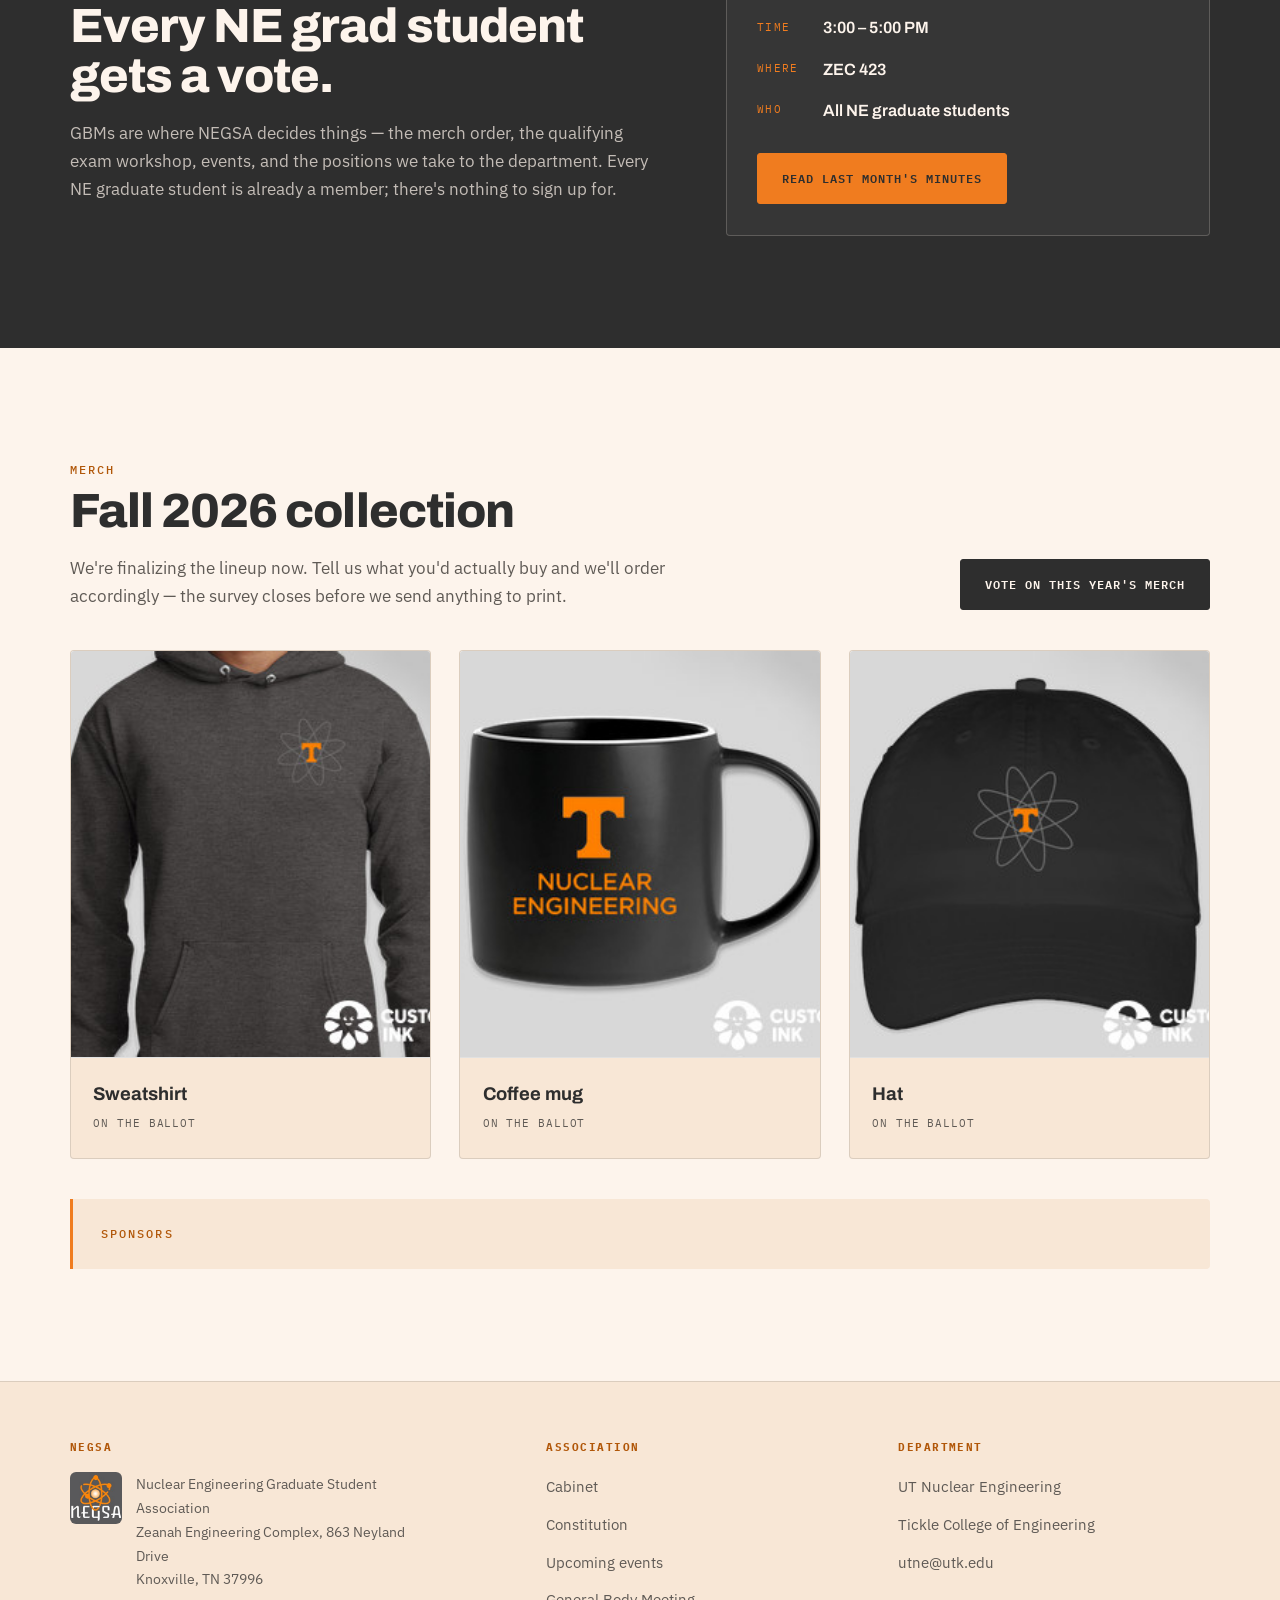
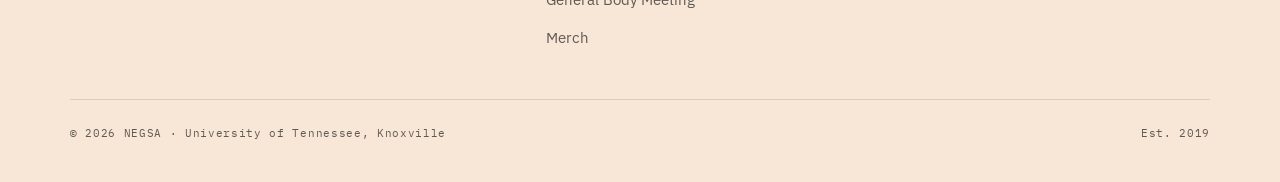
==== commit a765acf0: "Added a separate page for the meeting minutes." ====
--- a/index.html
+++ b/index.html
@@ -239,7 +239,7 @@
             <dt>Where</dt><dd>ZEC 423</dd>
             <dt>Who</dt><dd>All NE graduate students</dd>
           </dl>
-          <a class="btn btn-solid" href="#">Read last month's minutes</a>
+          <a class="btn btn-solid" href="minutes.html">Read last month's minutes</a>
         </div>
       </div>
     </div>
--- a/style.css
+++ b/style.css
@@ -383,3 +383,5 @@
   .event-tag{justify-self:start}
   .foot-grid{grid-template-columns:1fr}
 }
+/* ---------- Meeting Minutes ---------- */
+.minutes-block {margin-left: 4rem; margin-right: 4rem; margin-bottom: 6rem; margin-top: 4rem;}
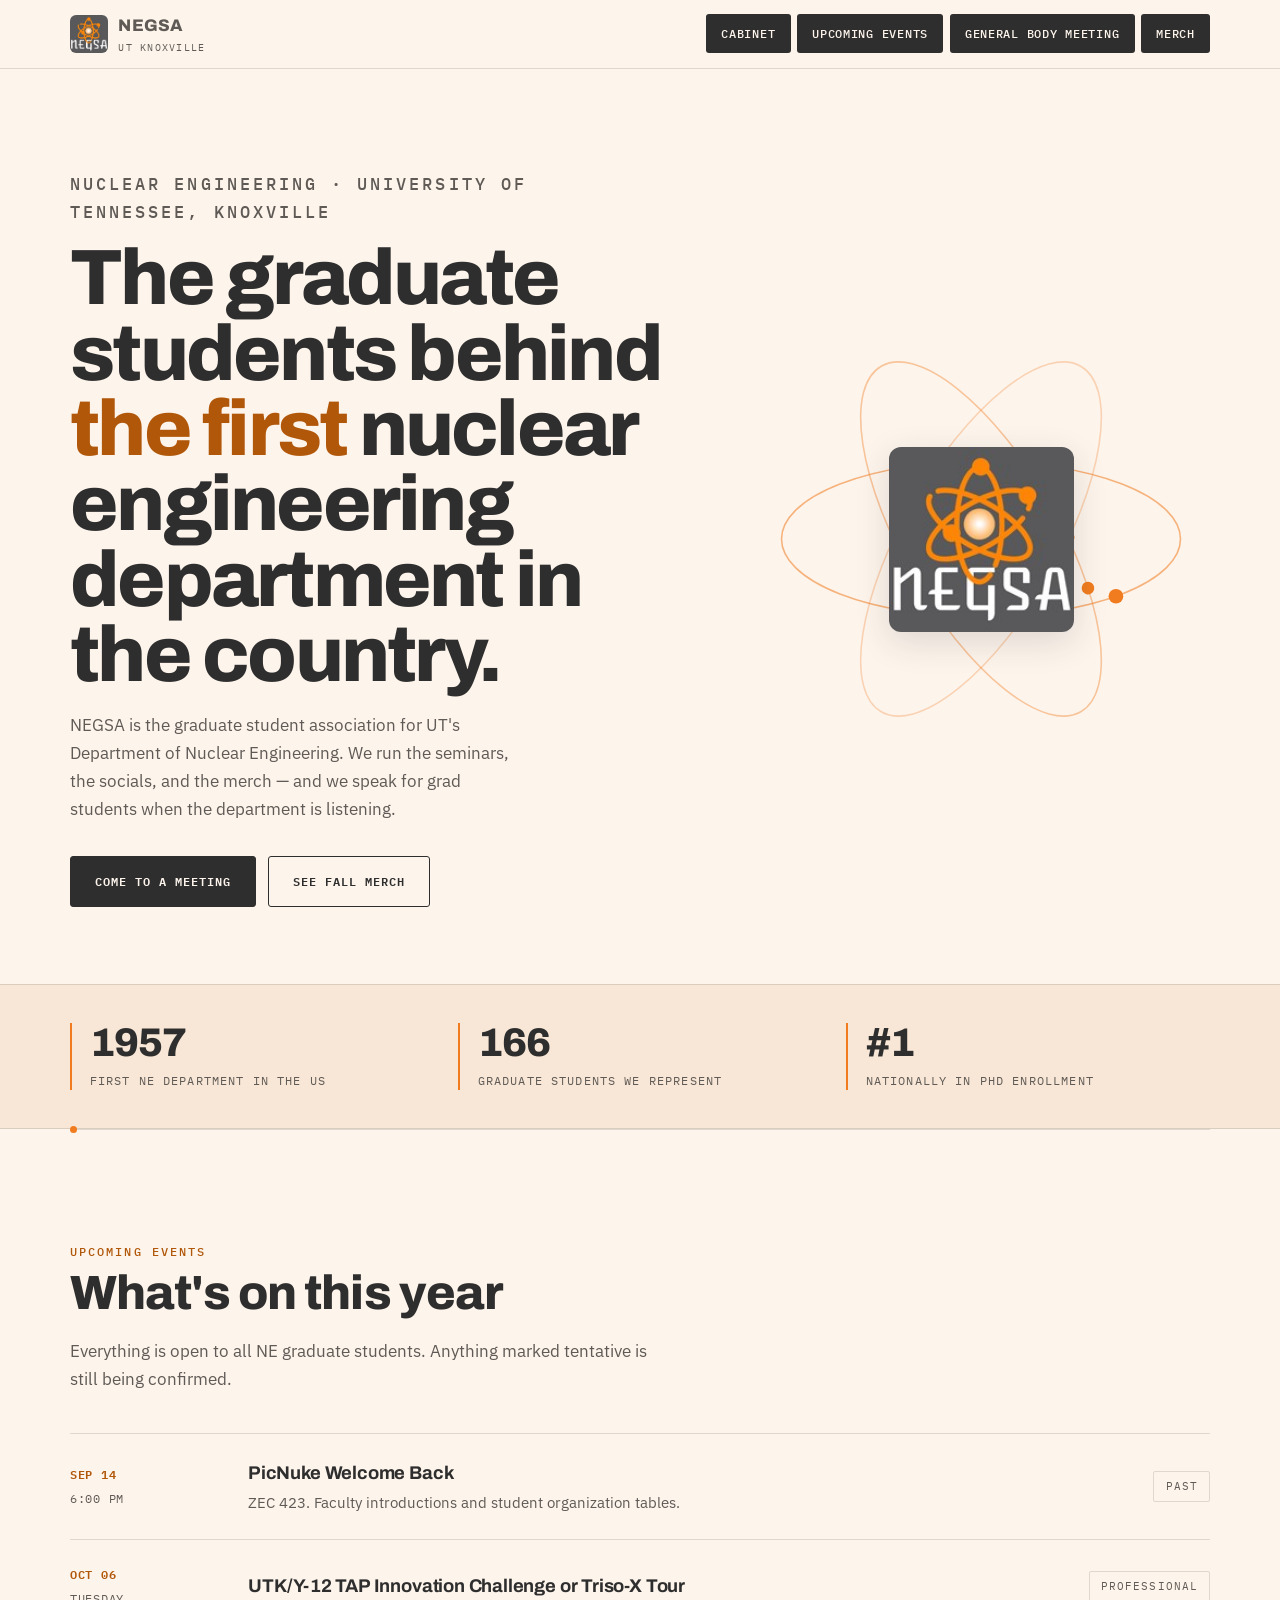
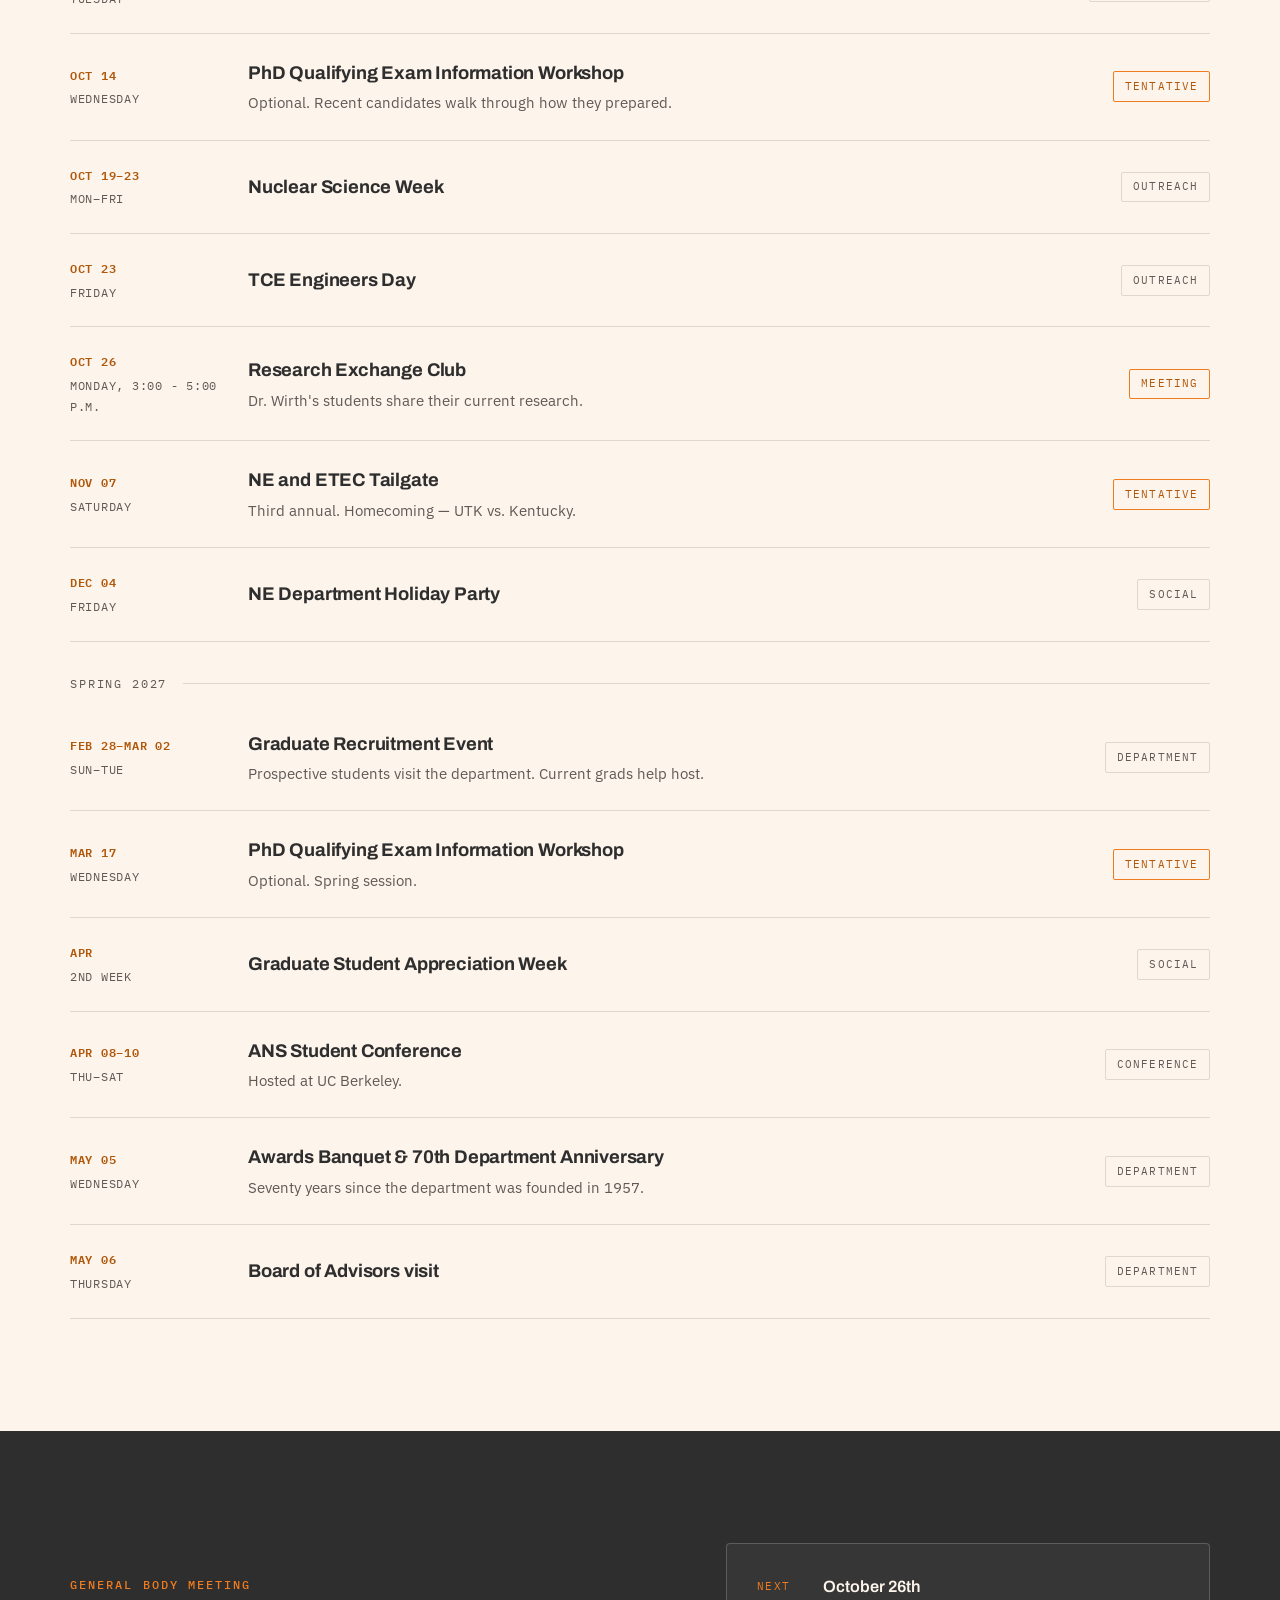
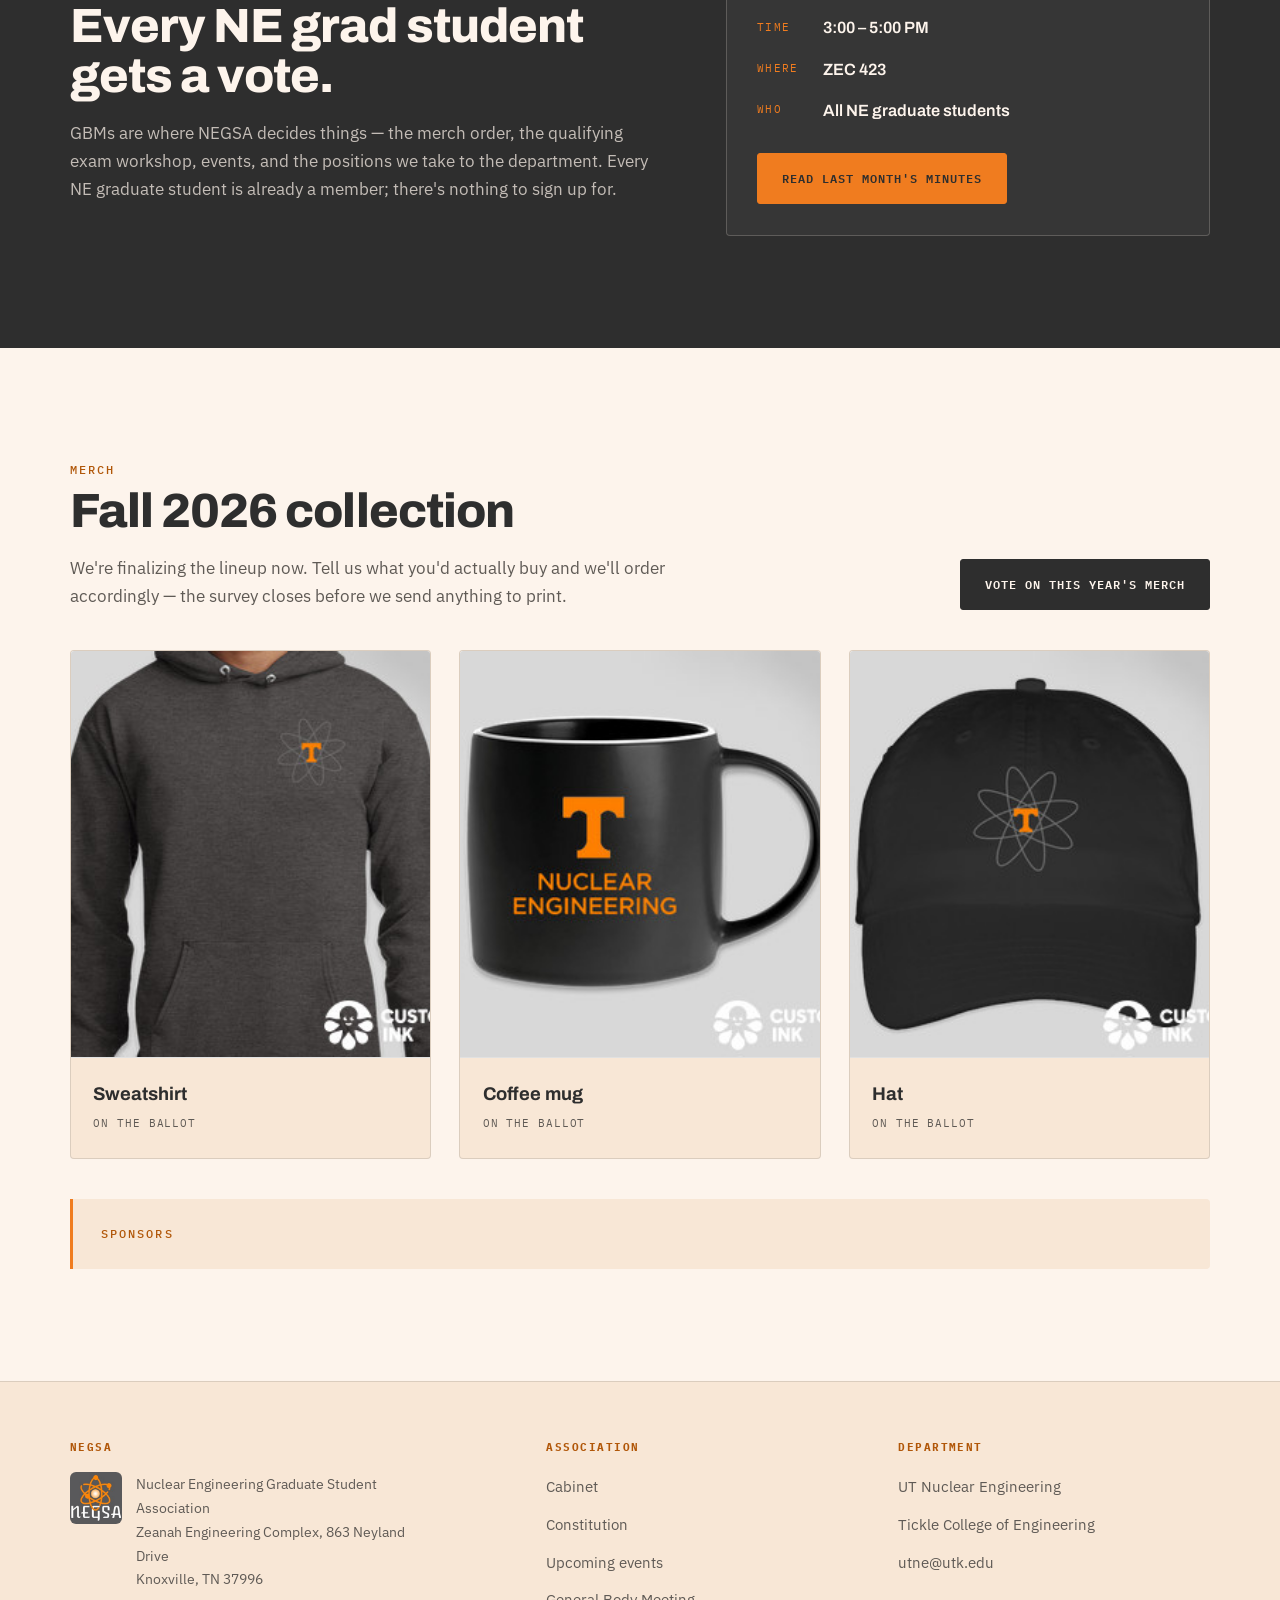
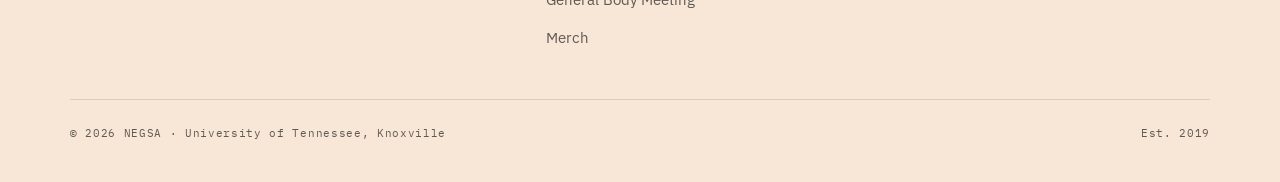
==== commit 009e246f: "Organized files for future additions" ====
--- a/index.html
+++ b/index.html
@@ -109,7 +109,7 @@
         <article class="event">
           <div class="event-date">Oct 06<span>Tuesday</span></div>
           <div>
-            <h3>UTK/Y-12 TAP Innovation Challenge</h3>
+            <h3>UTK/Y-12 TAP Innovation Challenge or Triso-X Tour</h3>
           </div>
           <div class="event-tag">Professional</div>
         </article>
@@ -143,7 +143,7 @@
           <div class="event-date">Oct 26<span>Monday, 3:00 - 5:00 P.M.</span></div>
           <div>
             <h3>Research Exchange Club</h3>
-            <p>Dr. Wirth's students share their current research</p>
+            <p>Dr. Wirth's students share their current research.</p>
           </div>
           <div class="event-tag tbc">Meeting</div>
         </article>
@@ -259,15 +259,15 @@
 
       <div class="merch-grid">
         <div class="merch-item">
-          <img src="Sweatshirt.jpeg" alt="NEGSA sweatshirt">
+          <img src="Merch/Sweatshirt.jpeg" alt="NEGSA sweatshirt">
           <div class="merch-body"><b>Sweatshirt</b><span>On the ballot</span></div>
         </div>
         <div class="merch-item">
-          <img src="coffee_mug.jpeg" alt="NEGSA coffee mug">
+          <img src="Merch/coffee_mug.jpeg" alt="NEGSA coffee mug">
           <div class="merch-body"><b>Coffee mug</b><span>On the ballot</span></div>
         </div>
         <div class="merch-item">
-          <img src="hat.jpeg" alt="NEGSA hat">
+          <img src="Merch/hat.jpeg" alt="NEGSA hat">
           <div class="merch-body"><b>Hat</b><span>On the ballot</span></div>
         </div>
       </div>
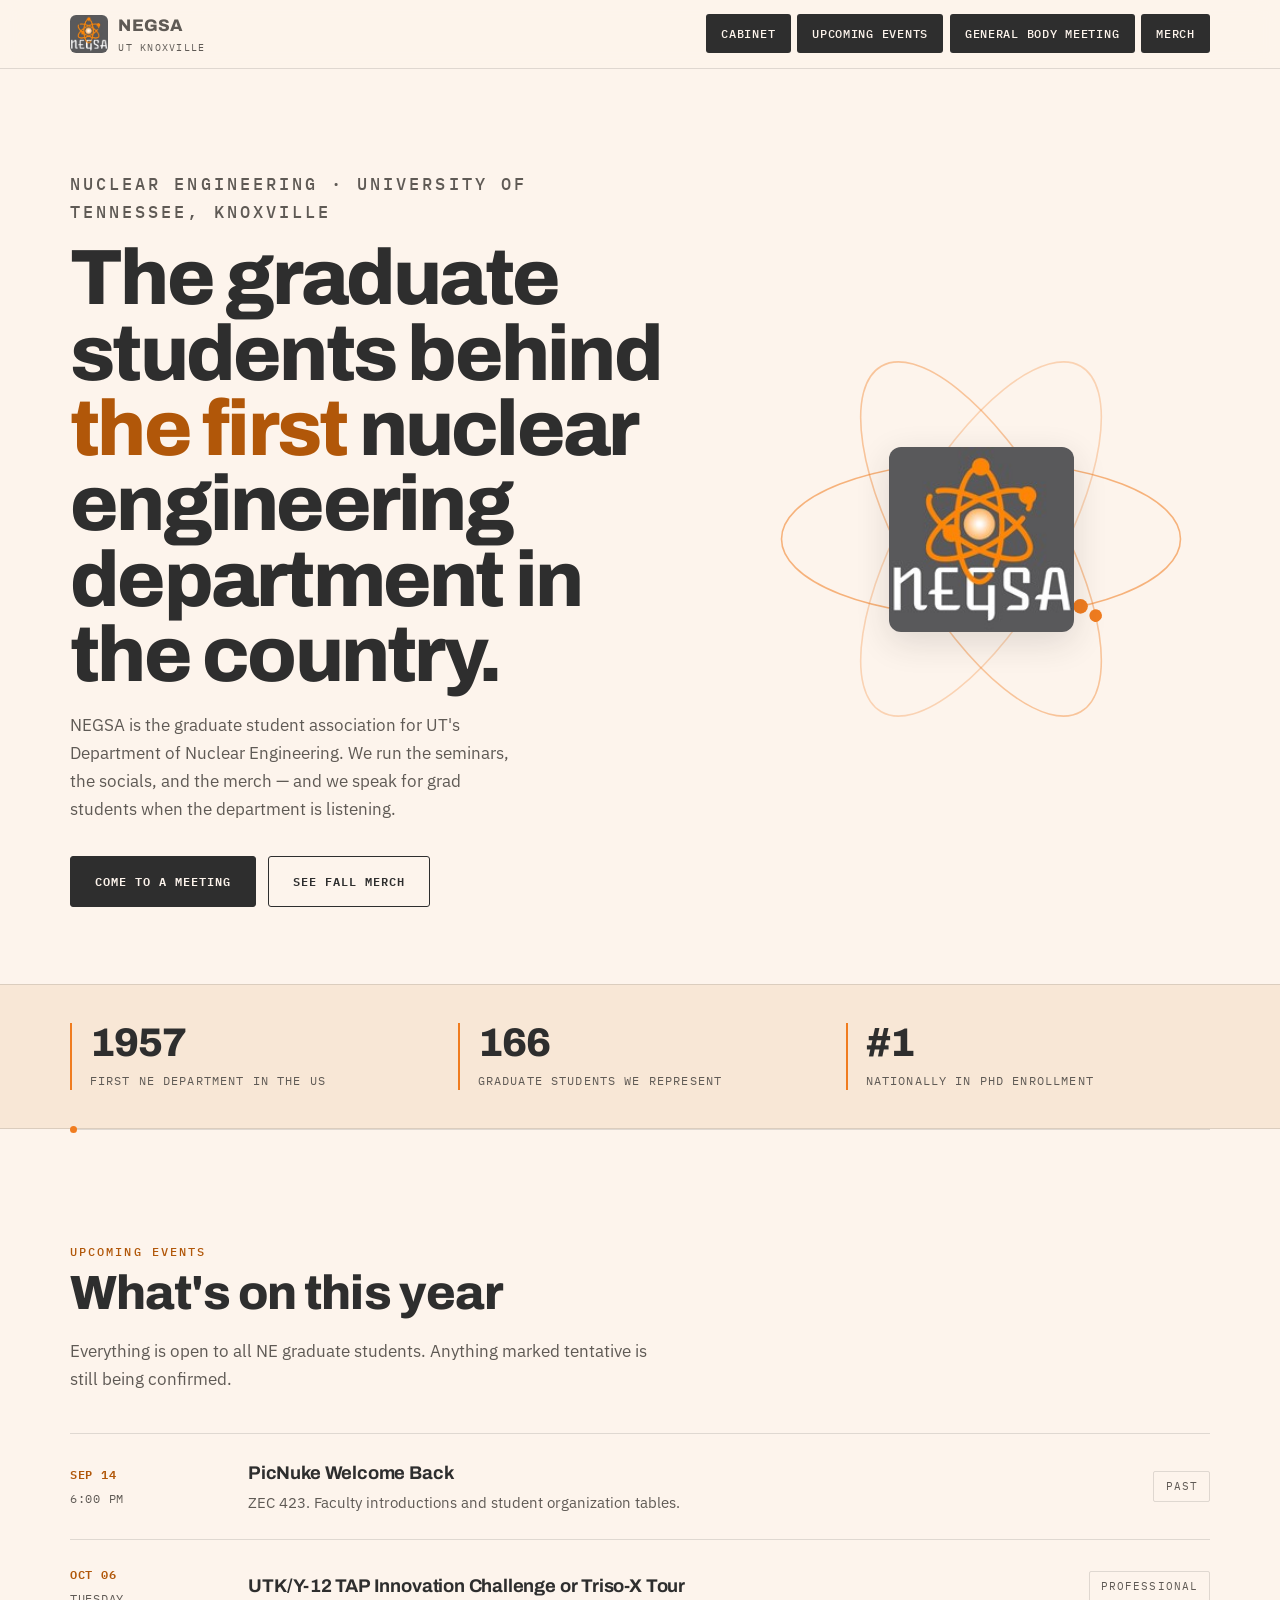
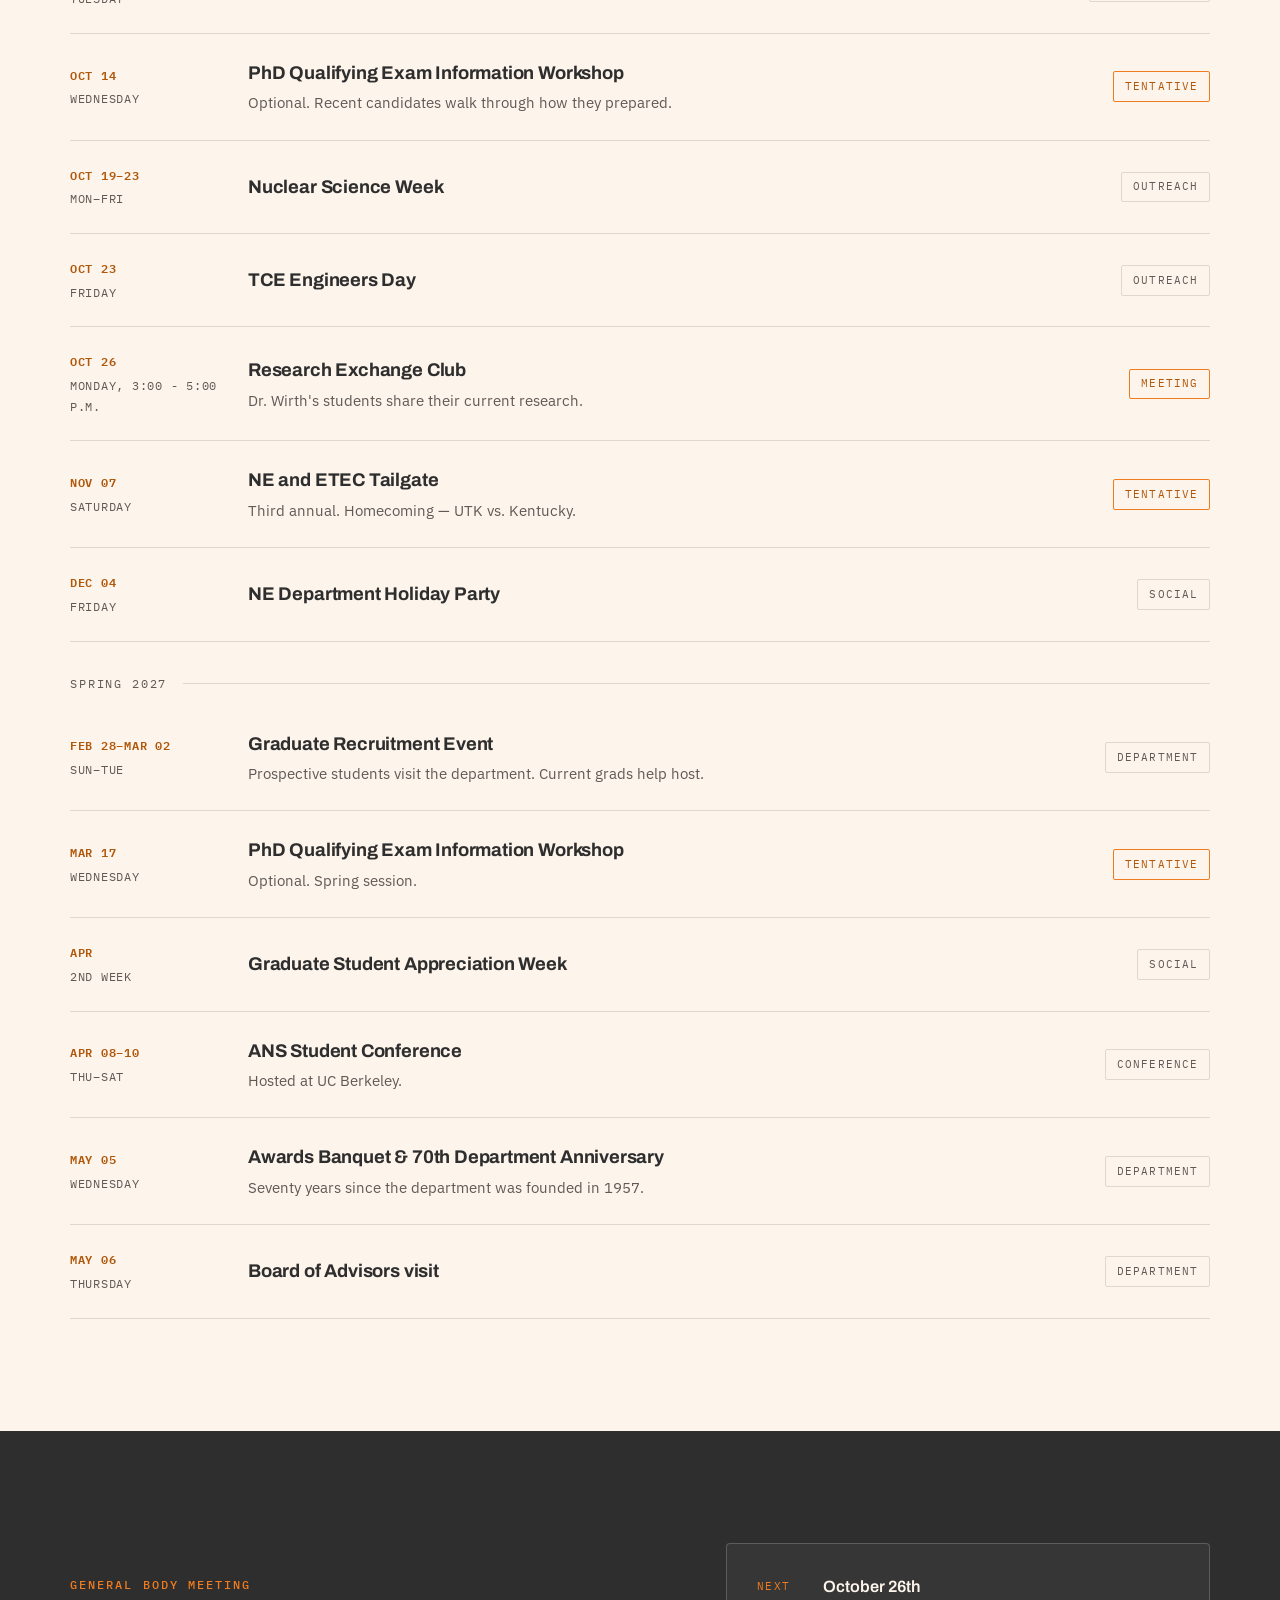
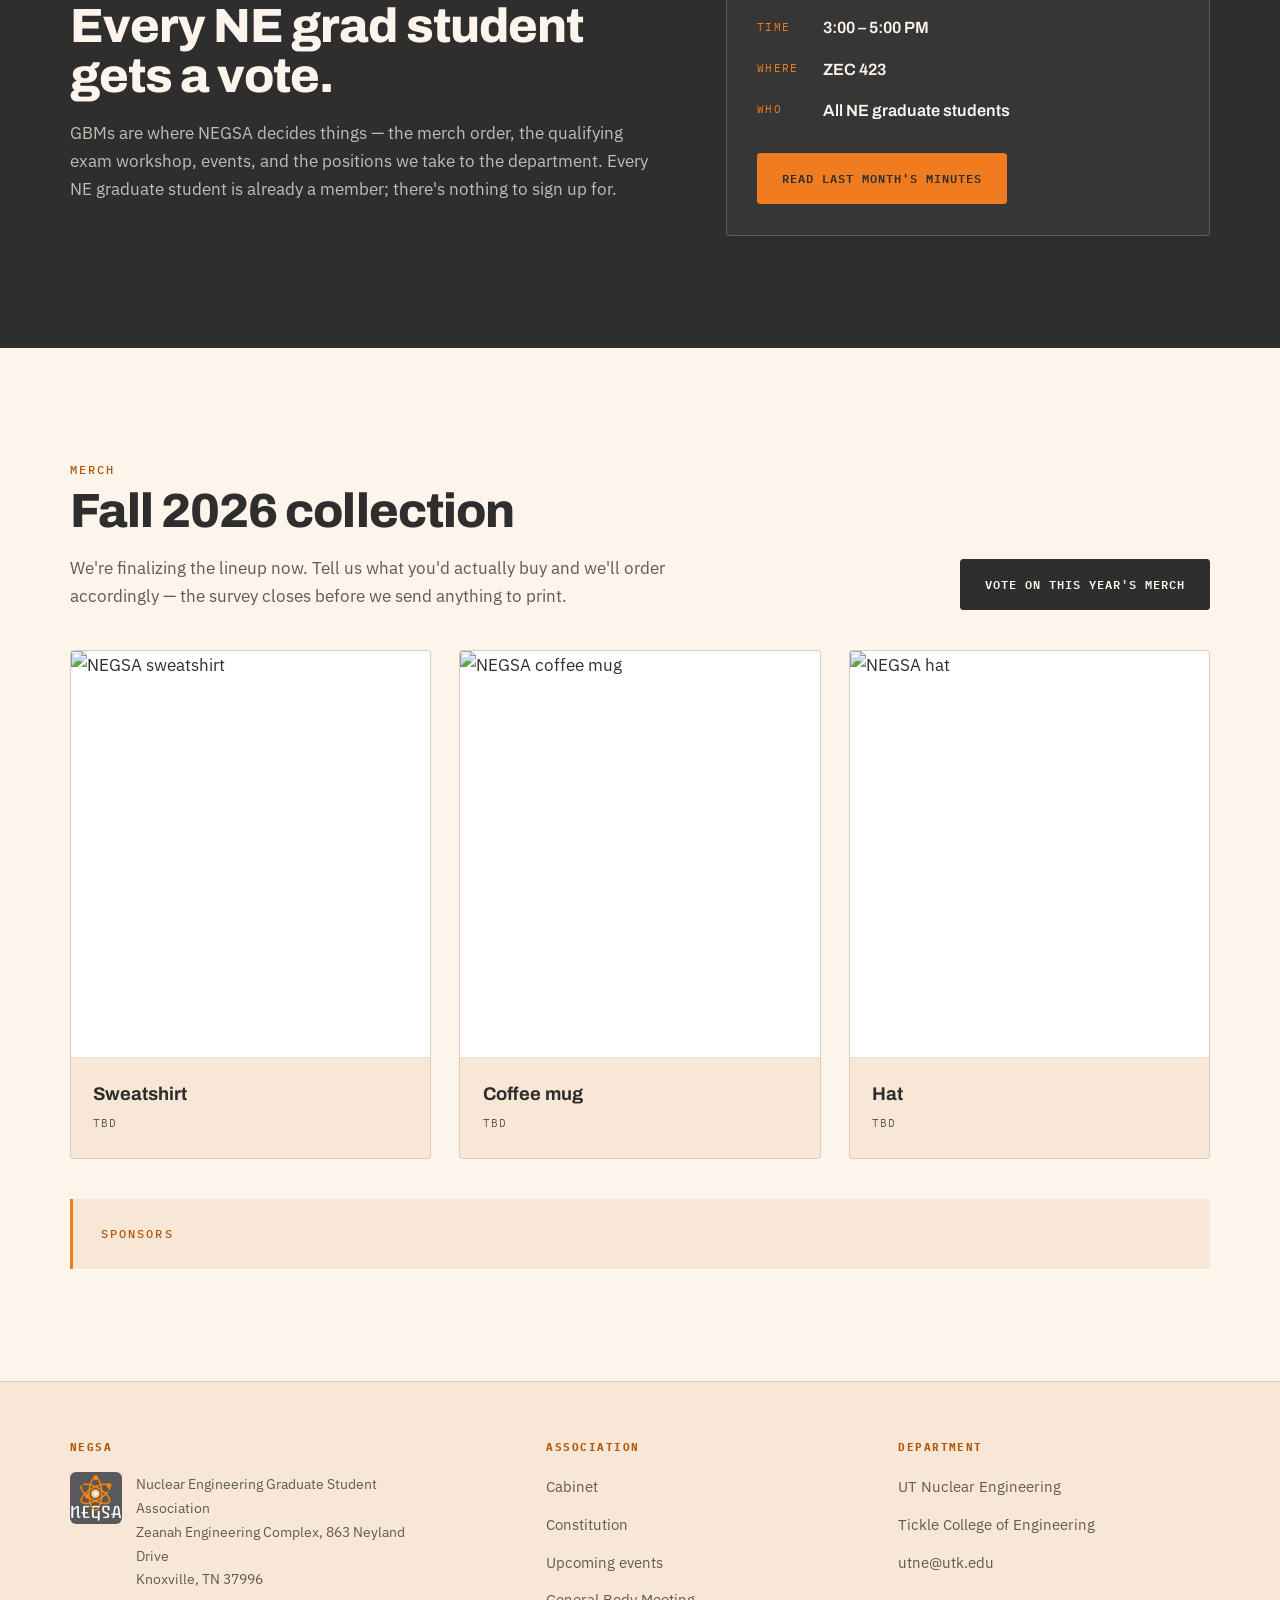
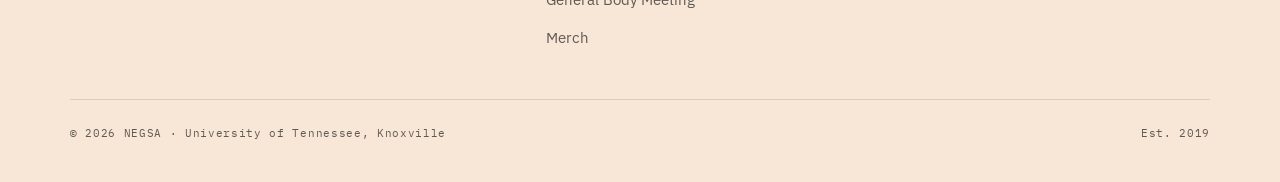
==== commit ba2e03d7: "added TBD on merch" ====
--- a/index.html
+++ b/index.html
@@ -259,16 +259,16 @@
 
       <div class="merch-grid">
         <div class="merch-item">
-          <img src="Merch/Sweatshirt.jpeg" alt="NEGSA sweatshirt">
-          <div class="merch-body"><b>Sweatshirt</b><span>On the ballot</span></div>
+          <img src="Merch/TBD_Merch.jpg" alt="NEGSA sweatshirt">
+          <div class="merch-body"><b>Sweatshirt</b><span>TBD</span></div>
         </div>
         <div class="merch-item">
-          <img src="Merch/coffee_mug.jpeg" alt="NEGSA coffee mug">
-          <div class="merch-body"><b>Coffee mug</b><span>On the ballot</span></div>
+          <img src="Merch/TBD_Merch.jpg" alt="NEGSA coffee mug">
+          <div class="merch-body"><b>Coffee mug</b><span>TBD</span></div>
         </div>
         <div class="merch-item">
-          <img src="Merch/hat.jpeg" alt="NEGSA hat">
-          <div class="merch-body"><b>Hat</b><span>On the ballot</span></div>
+          <img src="Merch/TBD_Merch.jpg" alt="NEGSA hat">
+          <div class="merch-body"><b>Hat</b><span>TBD</span></div>
         </div>
       </div>
 
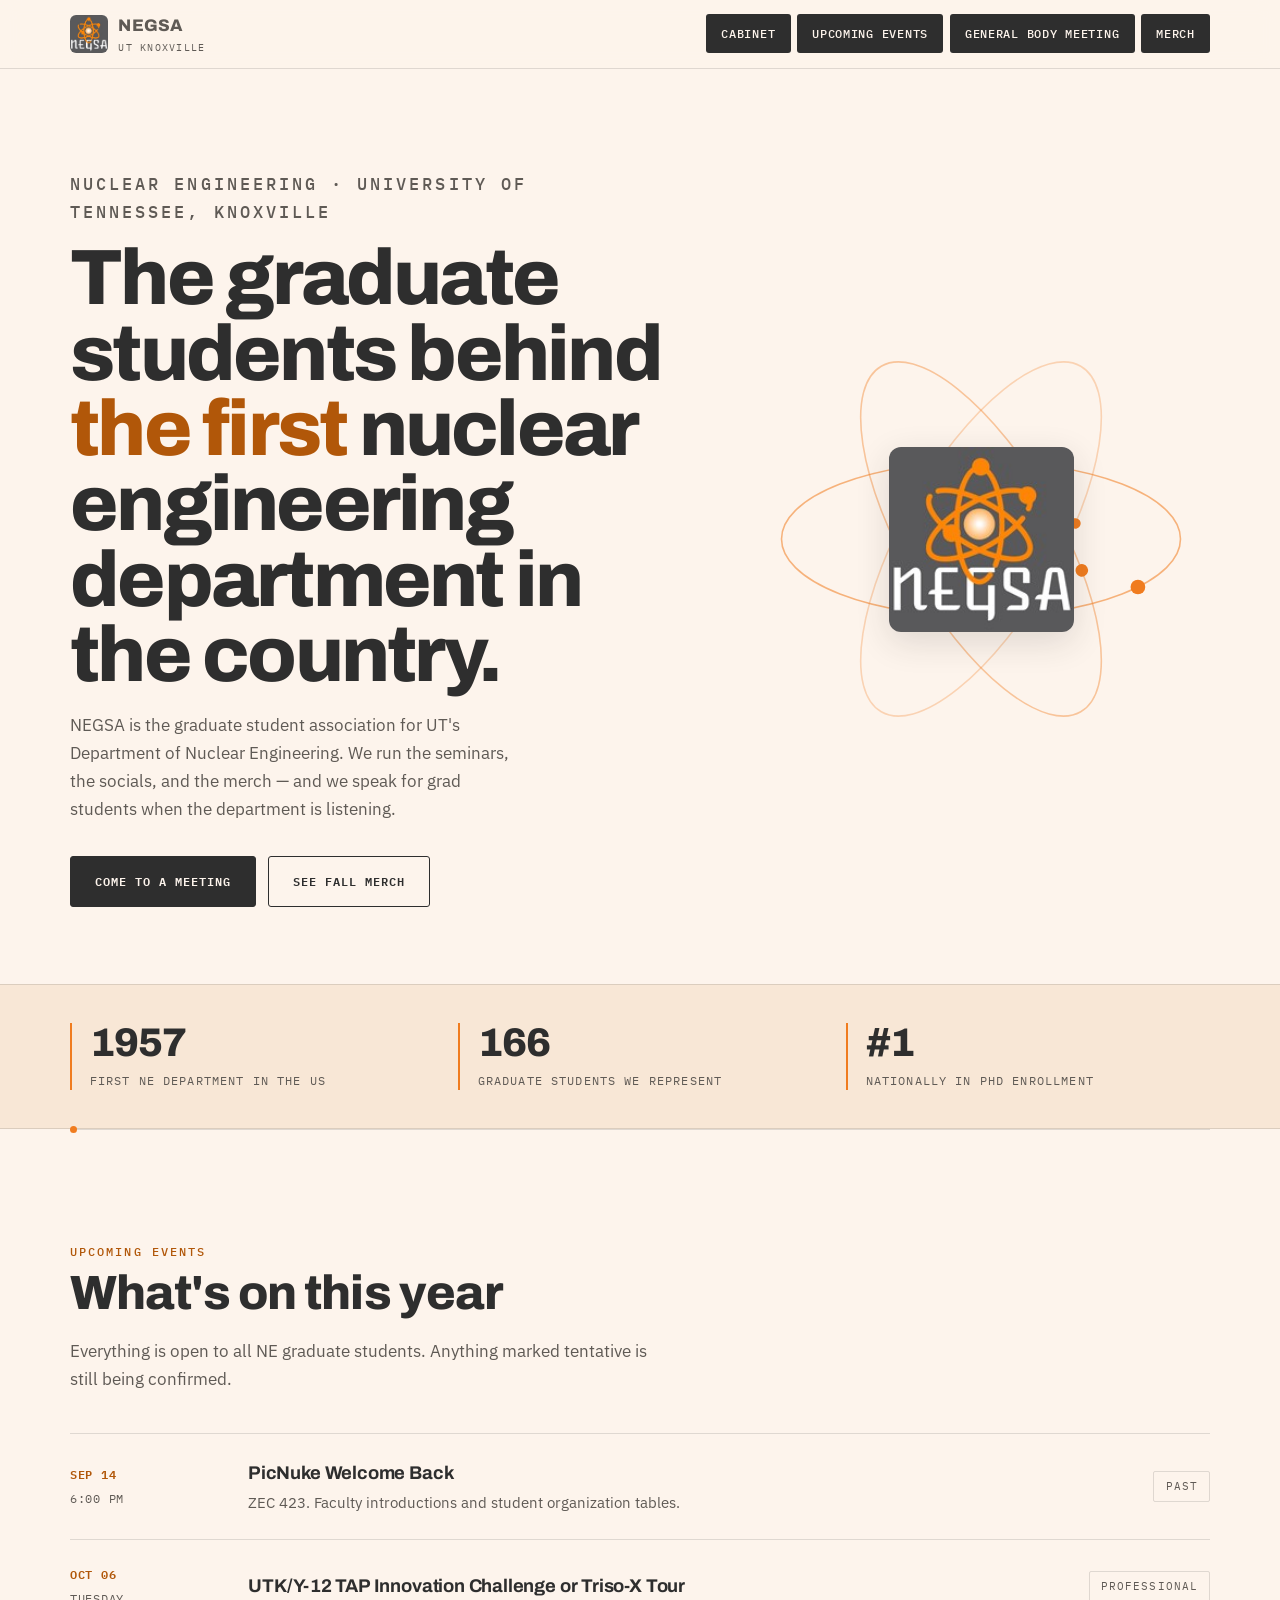
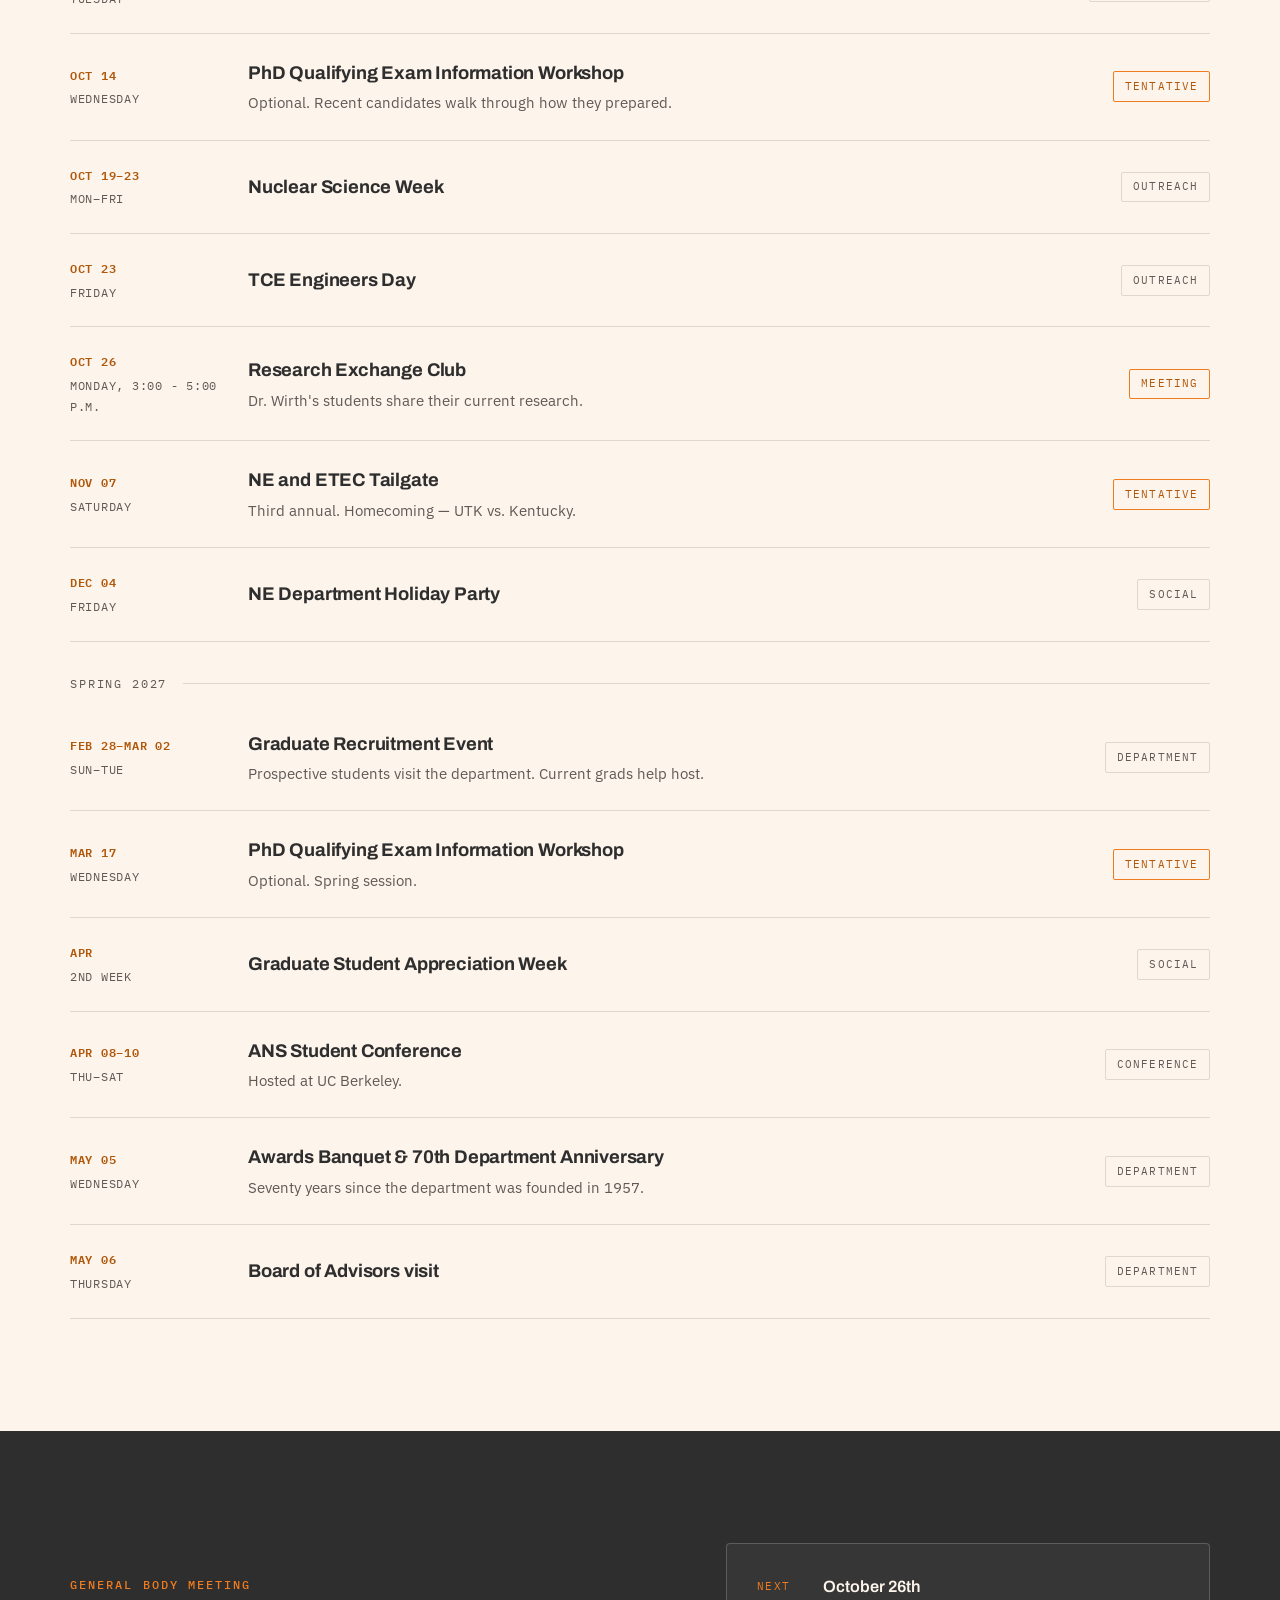
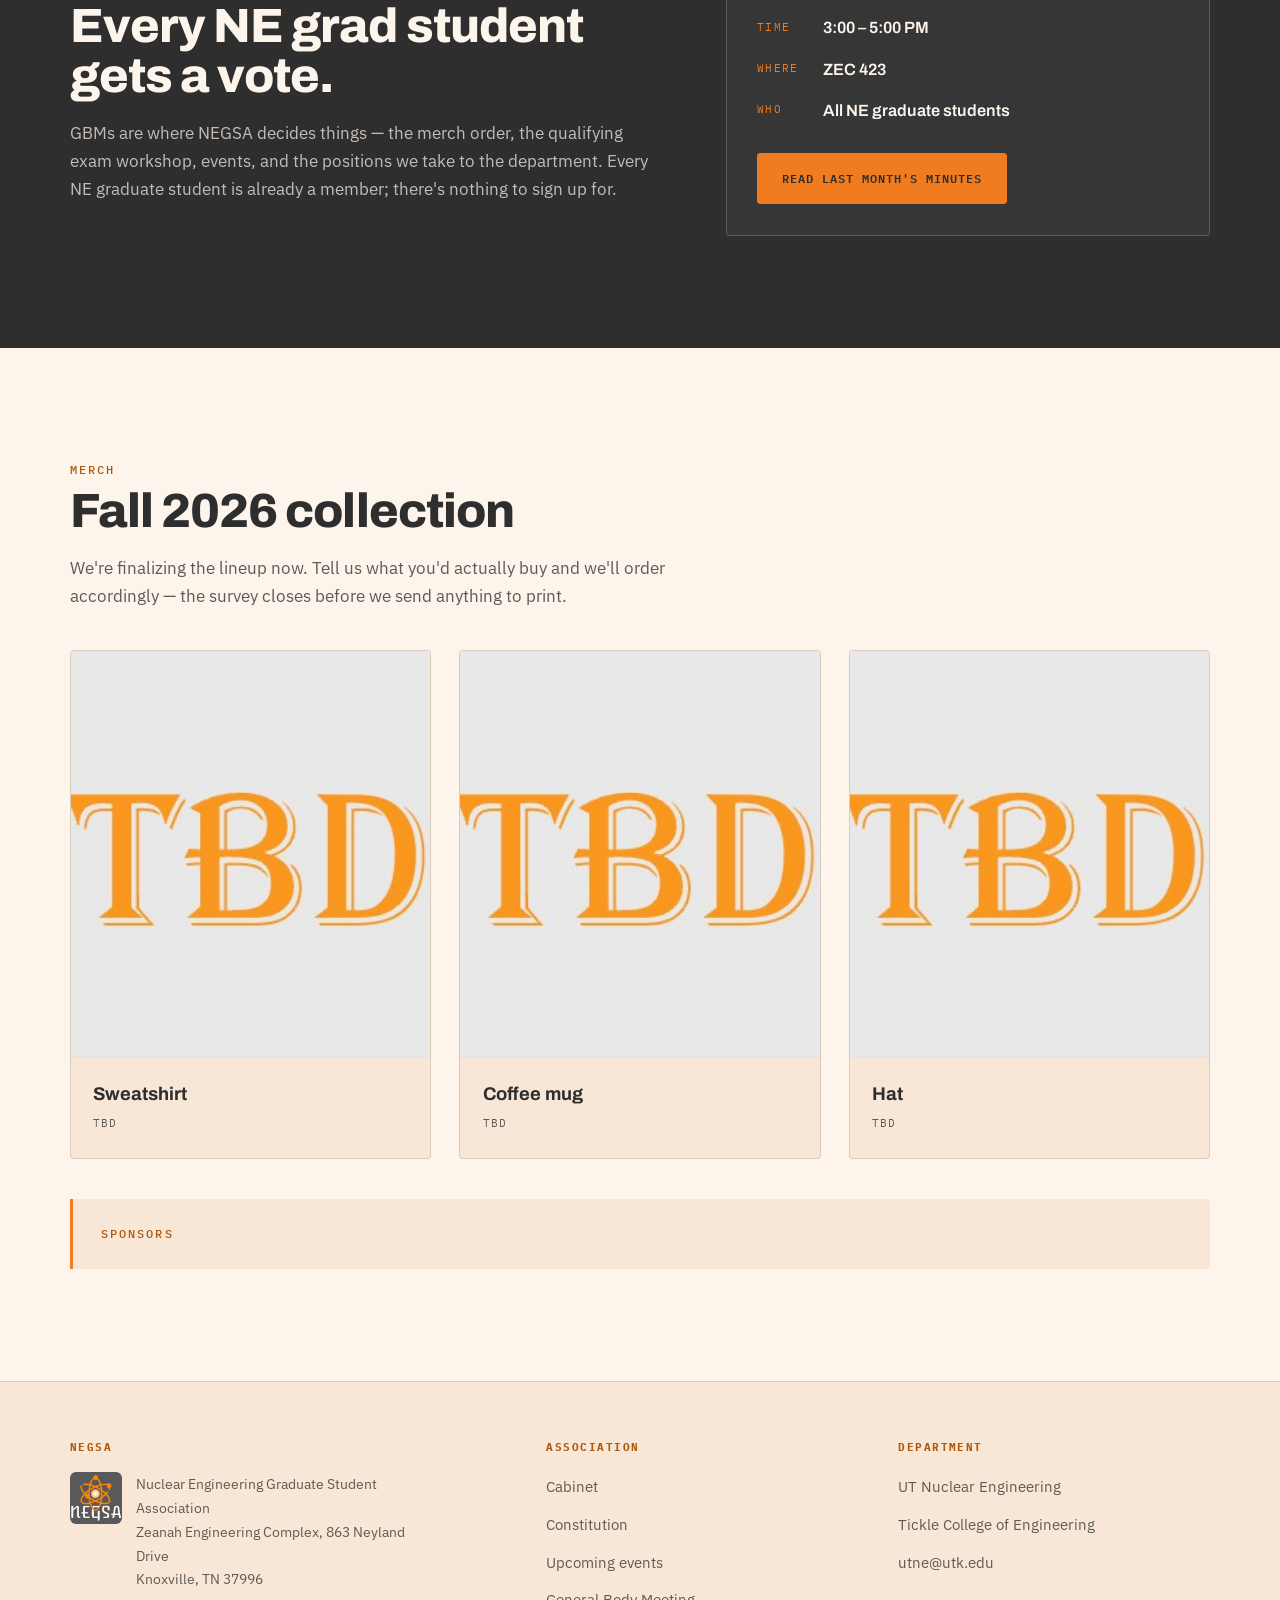
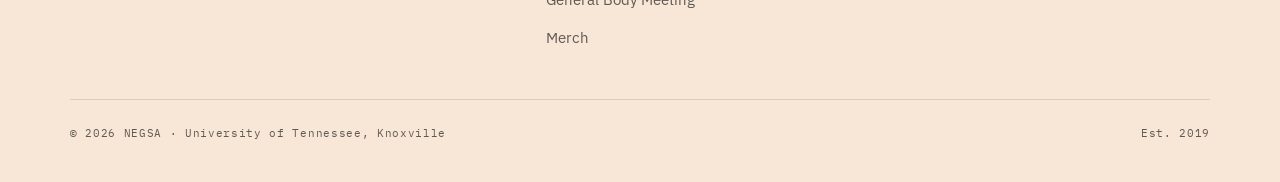
==== commit 36e0e2e7: "Added TBD picture to website and temporarily removed vote link" ====
--- a/index.html
+++ b/index.html
@@ -254,7 +254,7 @@
           <h2 class="h2">Fall 2026 collection</h2>
           <p class="lede">We're finalizing the lineup now. Tell us what you'd actually buy and we'll order accordingly — the survey closes before we send anything to print.</p>
         </div>
-        <a class="btn btn-solid" href="#">Vote on this year's merch</a>
+        <!-- <a class="btn btn-solid" href="#">Vote on this year's merch</a> -->
       </div>
 
       <div class="merch-grid">
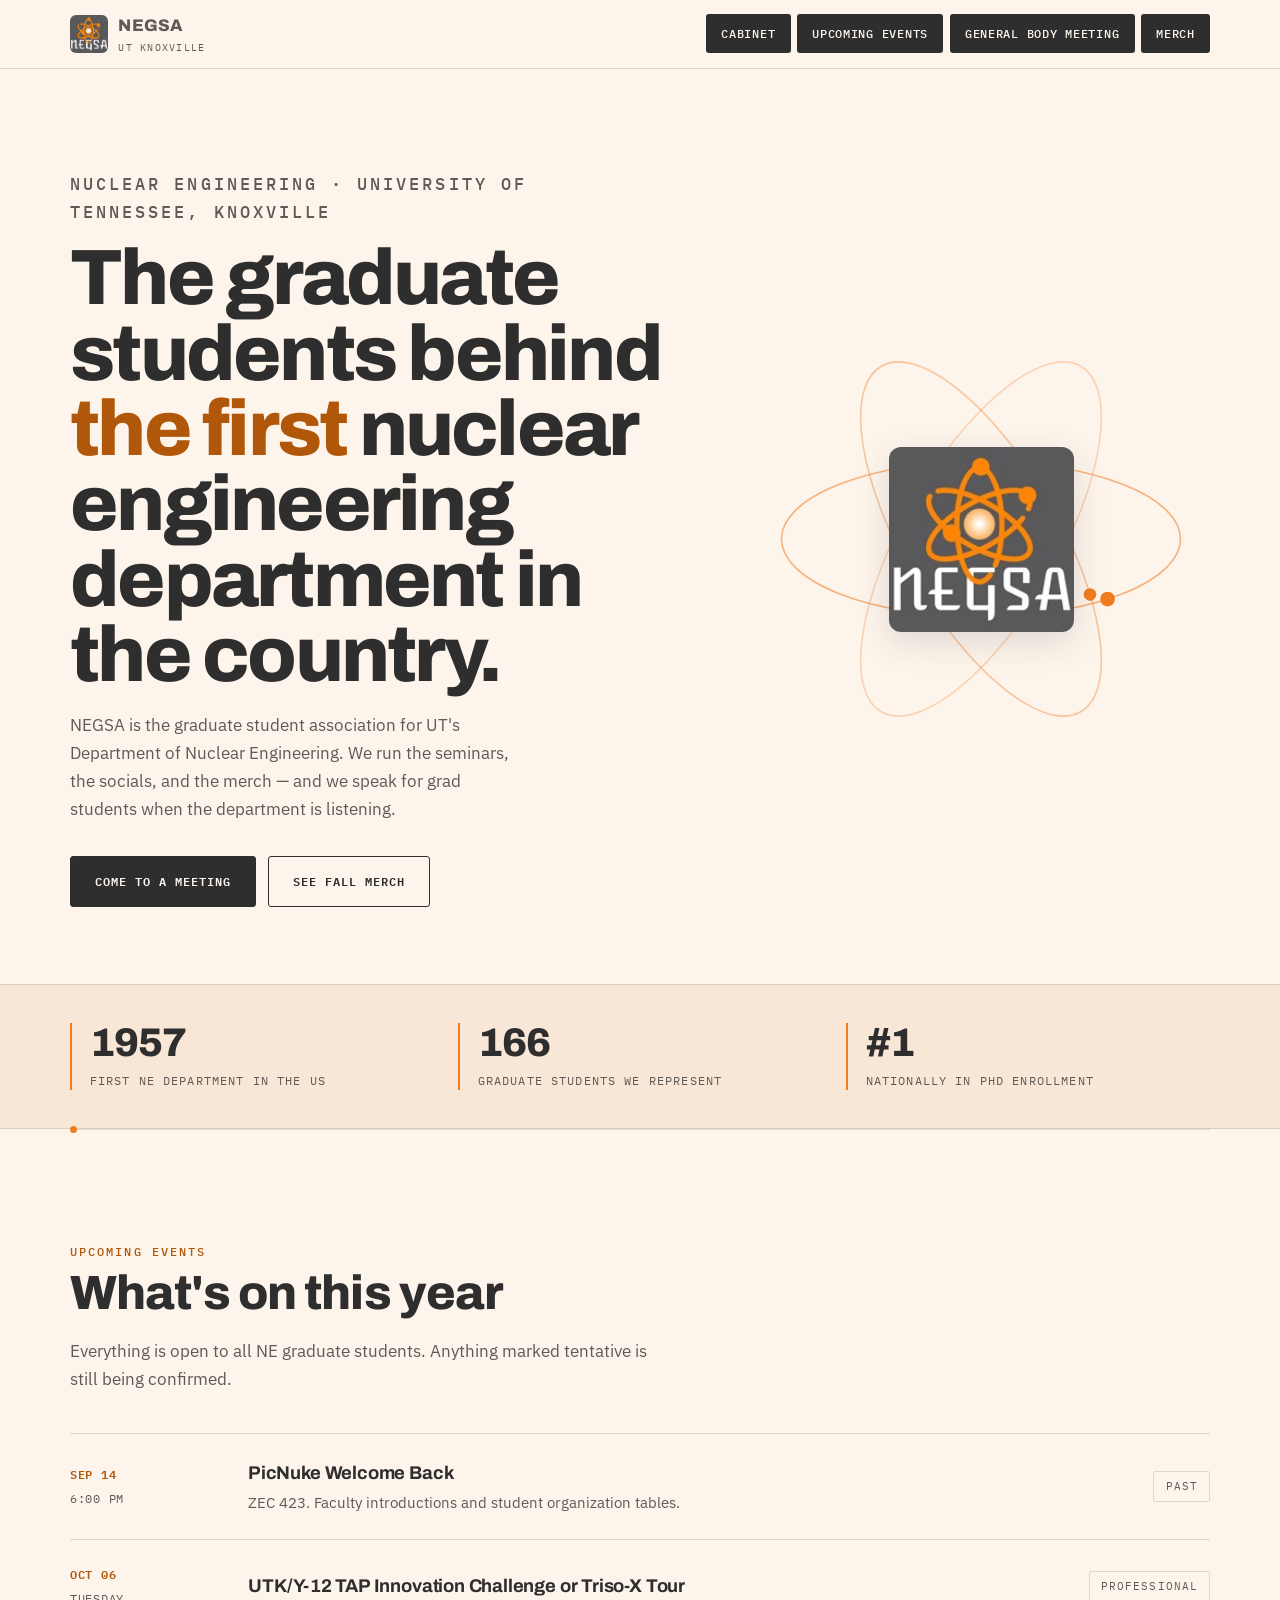
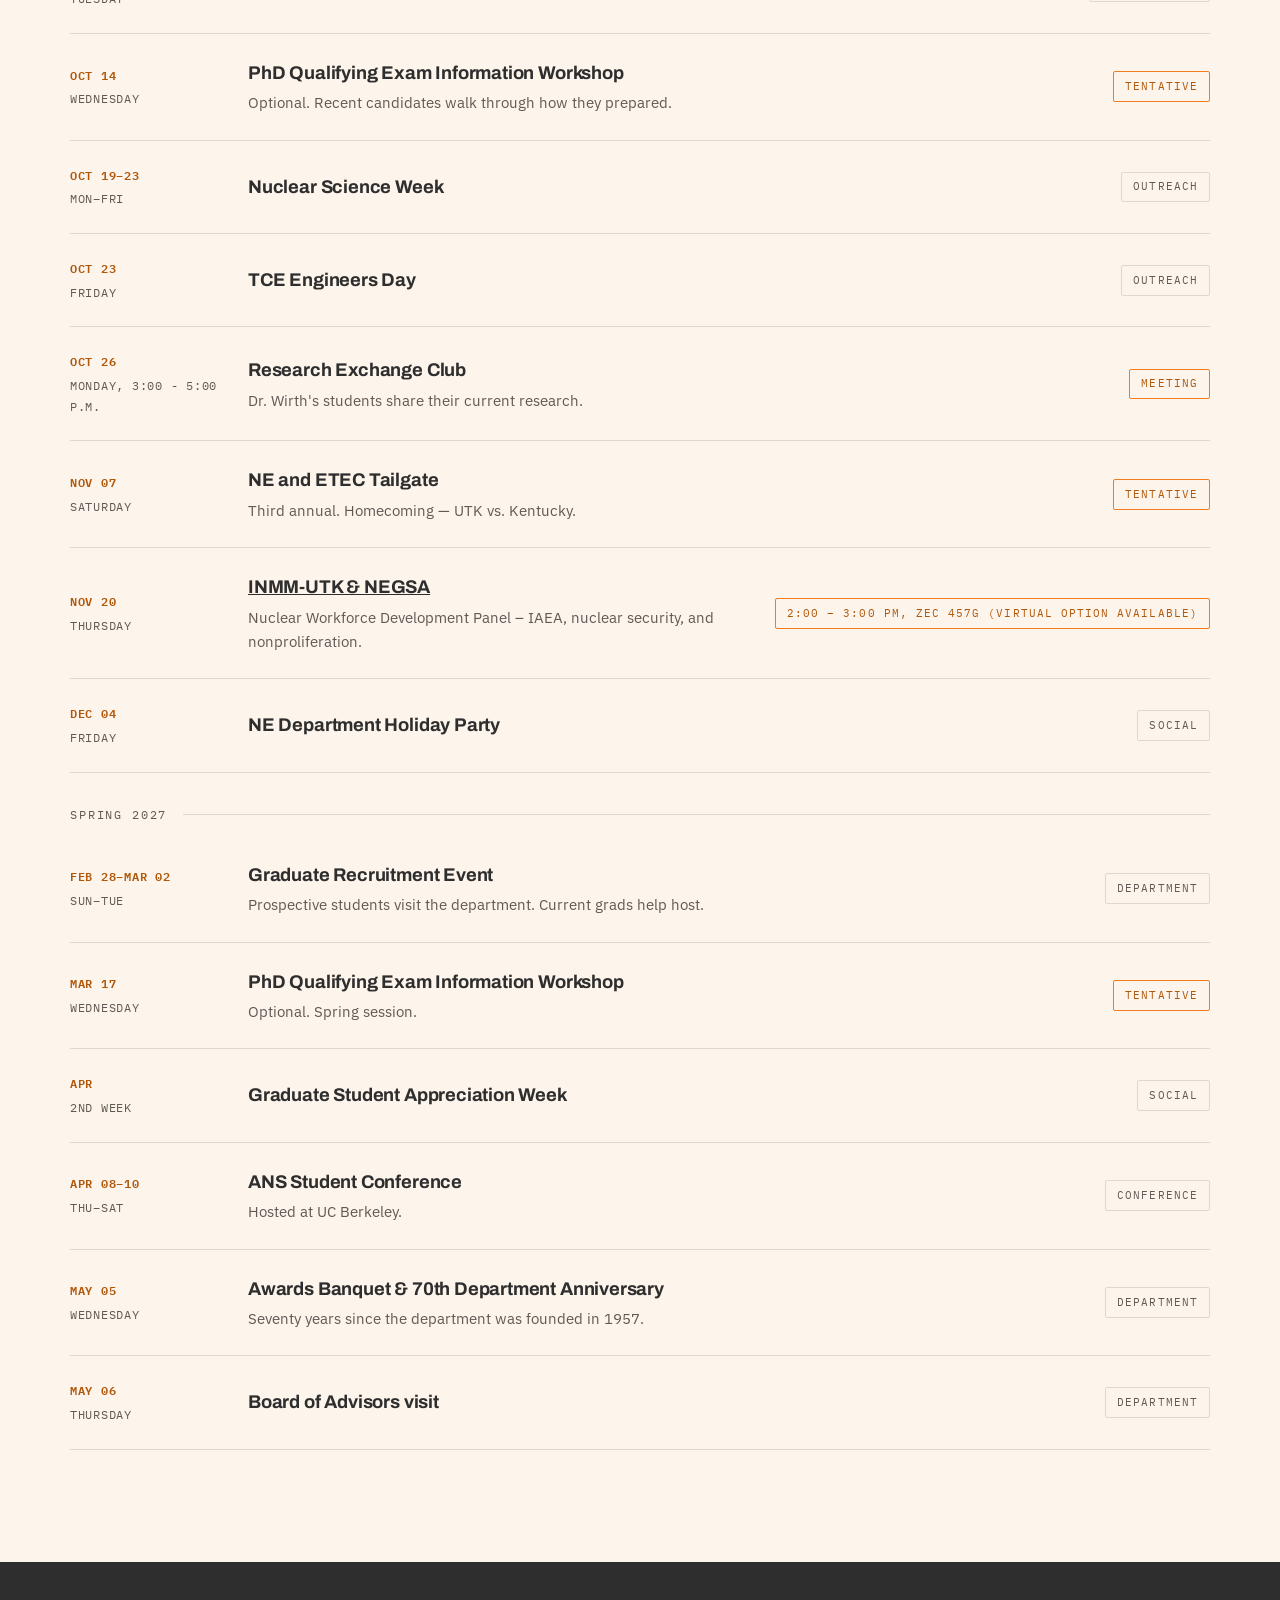
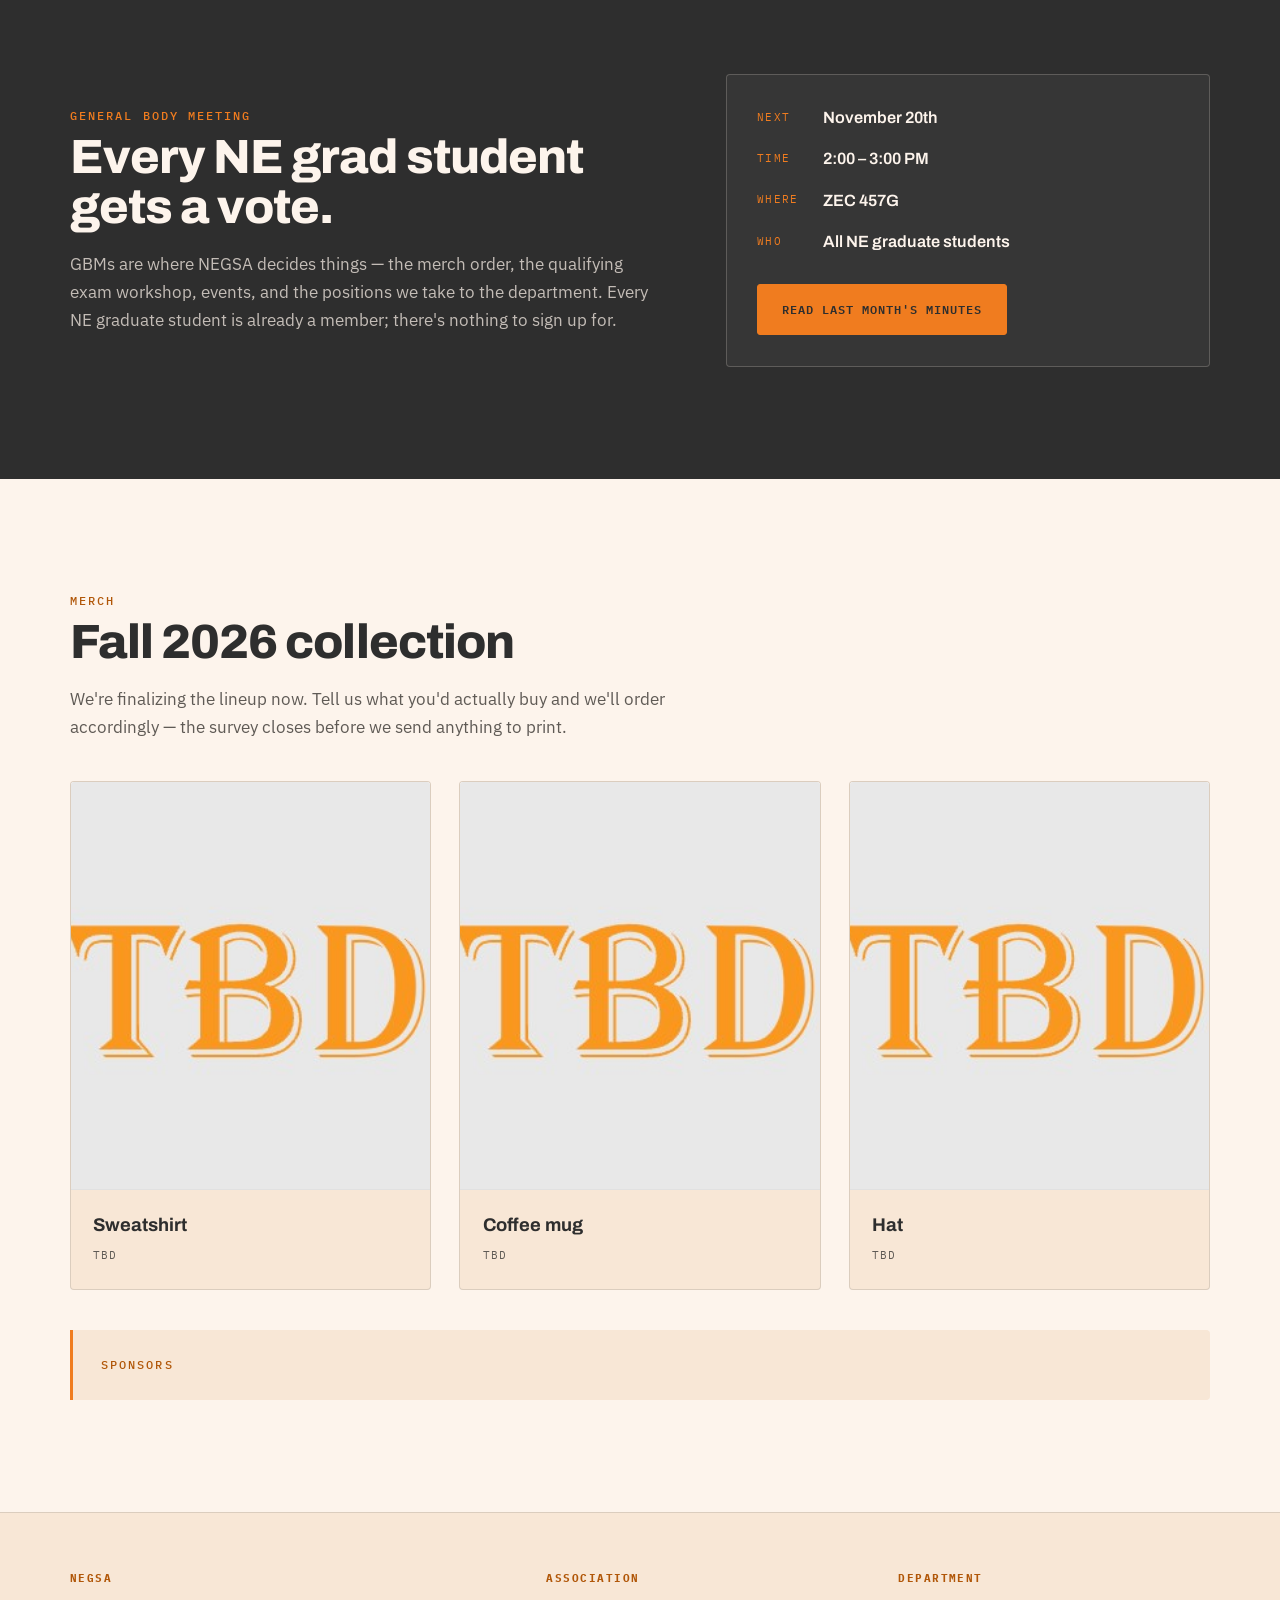
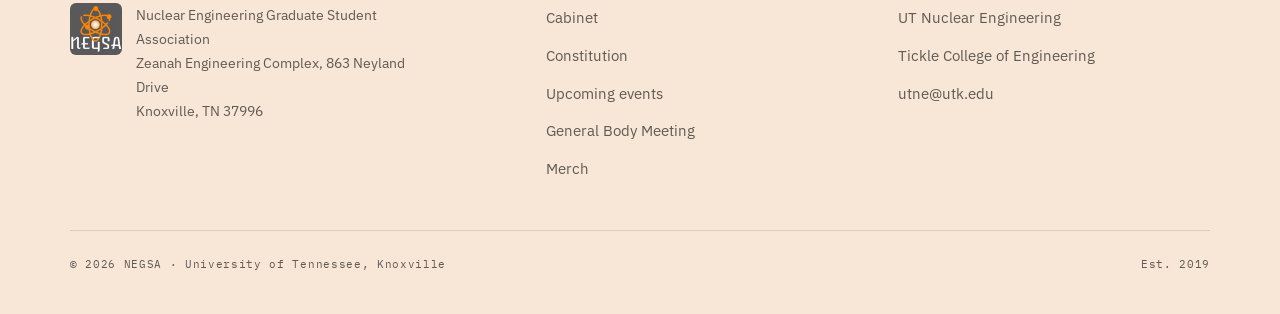
==== commit f09e0d64: "complete NEGSA history, changed events/november meeting and added poster" ====
--- a/index.html
+++ b/index.html
@@ -158,6 +158,19 @@
         </article>
 
         <article class="event">
+          <div class="event-date">Nov 20<span>Thursday</span></div>
+          <div>
+            <h3>
+              <a href="C:\Users\Darne\Downloads\NEGSA\NEGSA-UTK.github.io\Posters\Nuclear Workforce Development Panel (3).png" target="_blank" rel="noopener">
+              INMM-UTK & NEGSA
+            </a>
+            </h3>
+            <p>Nuclear Workforce Development Panel &ndash; IAEA, nuclear security, and nonproliferation.</p>
+          </div>
+          <div class="event-tag tbc">2:00 &ndash; 3:00 PM, ZEC 457G (virtual option available)</div>
+        </article>
+
+        <article class="event">
           <div class="event-date">Dec 04<span>Friday</span></div>
           <div>
             <h3>NE Department Holiday Party</h3>
@@ -234,9 +247,9 @@
         </div>
         <div class="gbm-card">
           <dl>
-            <dt>Next</dt><dd>October 26th</dd>
-            <dt>Time</dt><dd>3:00 &ndash; 5:00 PM</dd>
-            <dt>Where</dt><dd>ZEC 423</dd>
+            <dt>Next</dt><dd>November 20th</dd>
+            <dt>Time</dt><dd>2:00 &ndash; 3:00 PM</dd>
+            <dt>Where</dt><dd>ZEC 457G</dd>
             <dt>Who</dt><dd>All NE graduate students</dd>
           </dl>
           <a class="btn btn-solid" href="minutes.html">Read last month's minutes</a>
--- a/style.css
+++ b/style.css
@@ -294,6 +294,12 @@
   border:1px solid var(--rule);border-radius:5px;background:var(--paper-deep);
   padding:1.4rem 1.75rem;max-width:430px;
   transition:border-color .2s ease;
+}
+.advisor-card,
+.hof-doc-list .doc-link {
+    width: 100%;
+    max-width: 430px;
+    height: 160px;
 }
 .advisor-card:hover{border-color:var(--orange)}
 .advisor-icon{
@@ -384,4 +390,134 @@
   .foot-grid{grid-template-columns:1fr}
 }
 /* ---------- Meeting Minutes ---------- */
-.minutes-block {margin-left: 4rem; margin-right: 4rem; margin-bottom: 6rem; margin-top: 4rem;}+.minutes-block {margin-left: 4rem; margin-right: 4rem; margin-bottom: 6rem; margin-top: 4rem;}
+/* ---------- Hall of Fame ---------- */
+.hof-hero {
+    padding: clamp(3rem,7vw,5rem) 0 clamp(2rem,4vw,3rem);
+}
+
+.hof-hero h1 {
+    font-family: "Archivo", sans-serif;
+    font-weight: 800;
+    font-size: clamp(2.4rem,6vw,4.2rem);
+    line-height: .98;
+    letter-spacing: -.035em;
+    margin: .8rem 0 1.1rem;
+}
+
+.hof-block {
+    margin-top: 4rem;
+    padding-top: 3rem;
+    border-top: 1px solid var(--rule);
+}
+
+.hof-doc-list {
+    display: grid;
+    grid-template-columns: minmax(0, 1fr);
+    max-width: 430px;
+    margin-top: 1.1rem;
+}
+
+.hof-list {
+    display: grid;
+    gap: 0;
+    margin: 0 0 5rem;
+}
+
+.hof-person {
+    display: grid;
+    grid-template-columns: 1fr 180px auto;
+    gap: 1.75rem;
+    align-items: center;
+
+    padding: 1.5rem 0;
+    border-bottom: 1px solid var(--rule);
+
+    transition: padding-left .2s ease;
+}
+
+.hof-person:hover {
+    padding-left: .85rem;
+}
+
+.hof-year {
+    font-family: "IBM Plex Mono", monospace;
+    font-size: .78rem;
+    font-weight: 600;
+    letter-spacing: .06em;
+    text-transform: uppercase;
+    color: var(--orange-deep);
+}
+
+.hof-person h2 {
+    font-family: "Archivo", sans-serif;
+    font-weight: 700;
+    font-size: 1.15rem;
+    letter-spacing: -.01em;
+}
+
+.hof-link {
+    font-family: "IBM Plex Mono", monospace;
+    font-size: .66rem;
+    letter-spacing: .1em;
+    text-transform: uppercase;
+    padding: .35rem .7rem;
+    border: 1px solid var(--rule);
+    border-radius: 2px;
+    text-decoration: none;
+    color: var(--ink-soft);
+}
+
+.hof-link:hover {
+    border-color: var(--orange);
+    color: var(--orange-deep);
+}
+.hof-position {
+    font-family: "IBM Plex Mono", monospace;
+    font-size: .66rem;
+    letter-spacing: .1em;
+    text-transform: uppercase;
+
+    padding: .35rem .7rem;
+    border: 1px solid currentColor;
+    border-radius: 2px;
+
+    justify-self: start;
+    white-space: nowrap;
+}
+.hof-position.president {
+    color: var(--orange-deep);
+}
+
+.hof-position.vice-president {
+    color: var(--ink-soft);
+}
+
+.hof-position.treasurer {
+    color: #3F7D58;
+}
+
+.hof-position.secretary {
+    color: #3E6F9E;
+}
+.hof-position.tech {
+    color: #8A5A9B;
+}
+.hof-position.Public-Relations-Chair {
+    color: #fffb0f;
+}
+.hof-position.Outreach-Coordinator {
+    color: #b90e16;
+}
+@media (max-width: 760px) {
+    .hof-person {
+        grid-template-columns: 1fr;
+        gap: .5rem;
+    }
+
+    .hof-position,
+    .hof-link {
+        justify-self: start;
+    }
+}
+
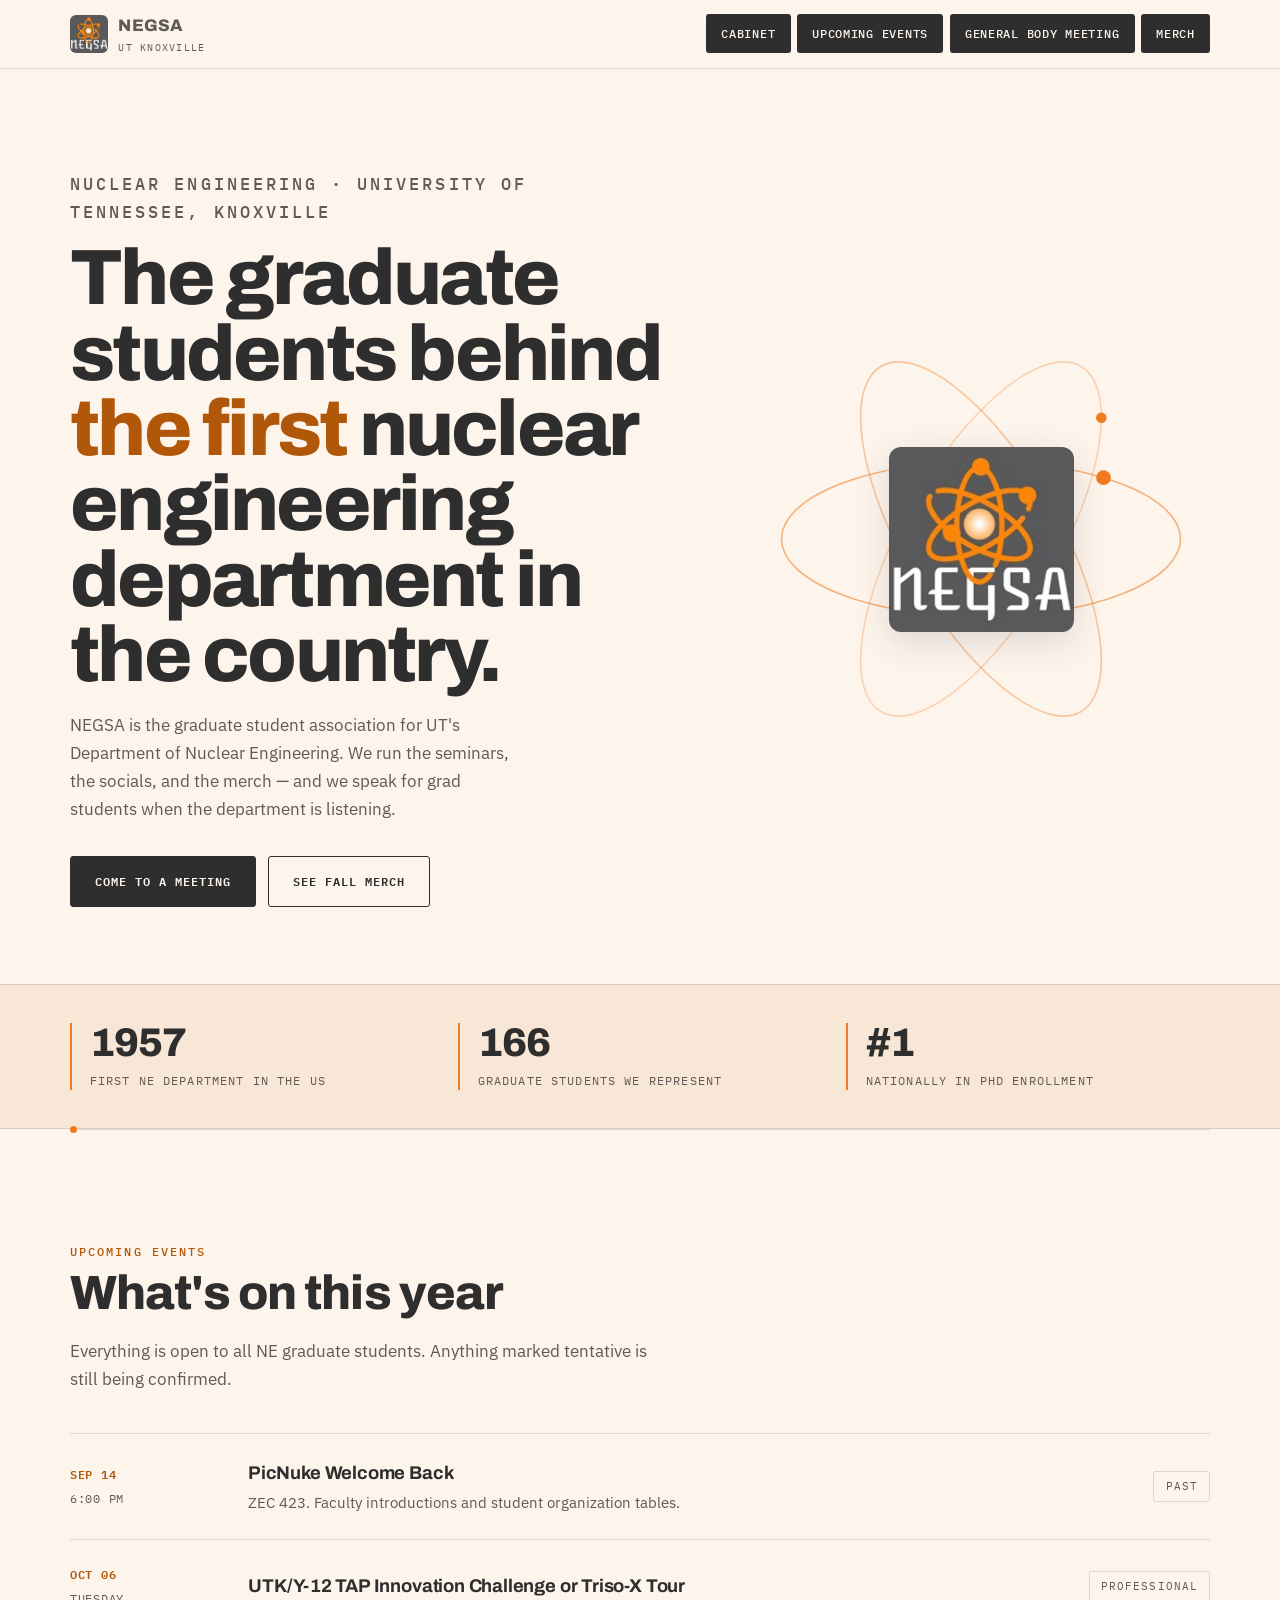
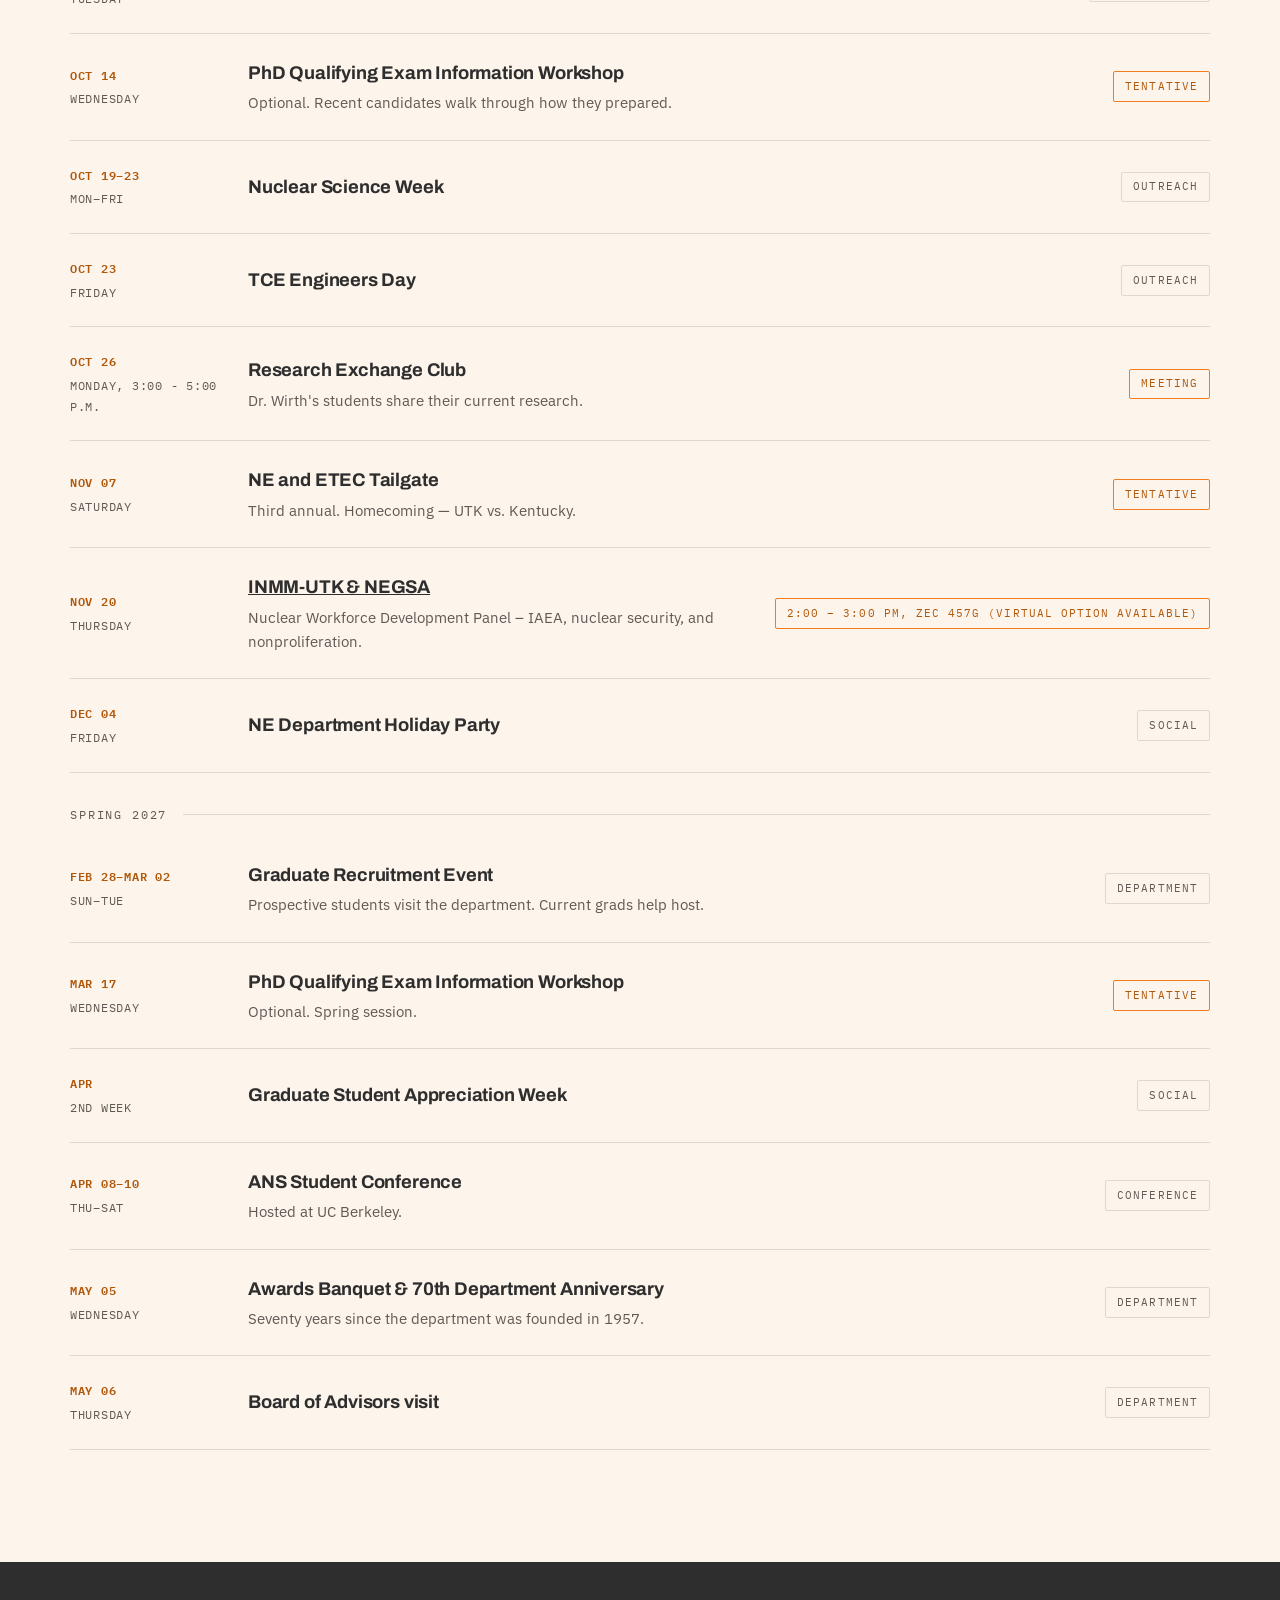
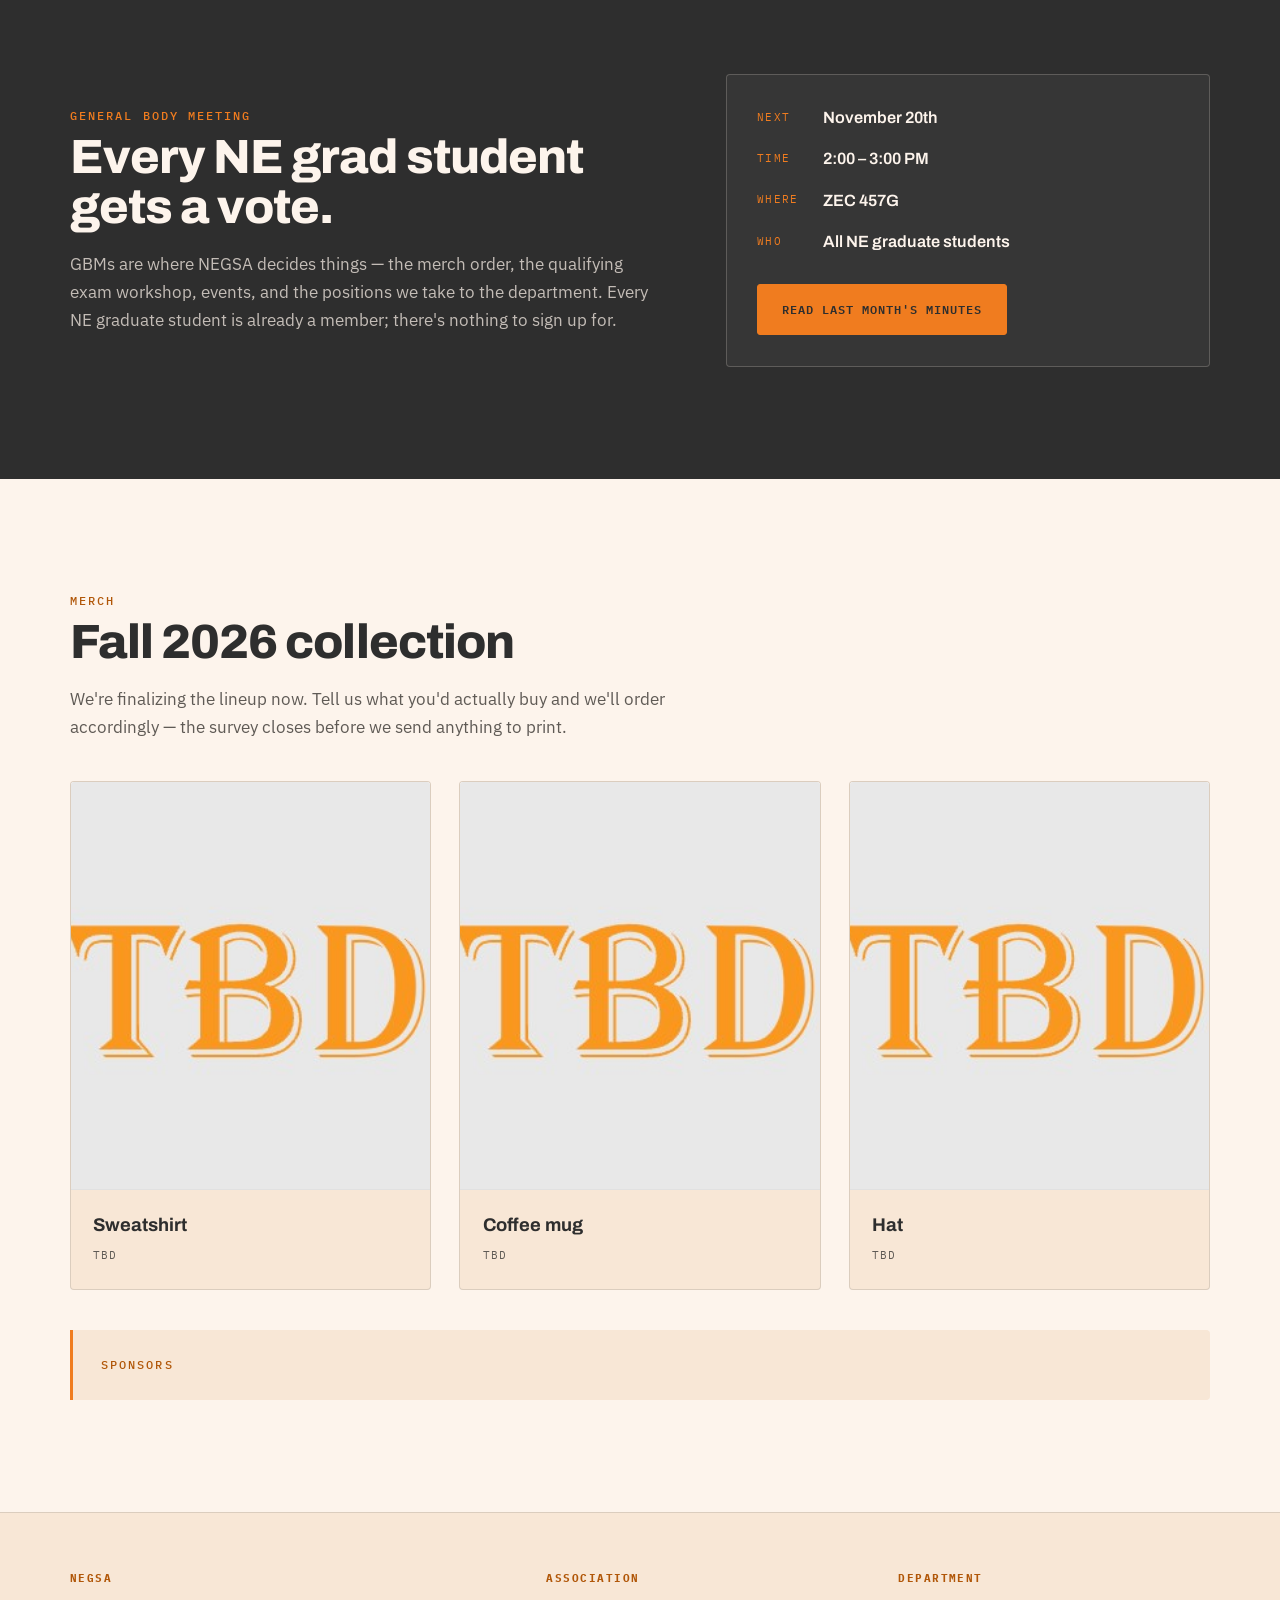
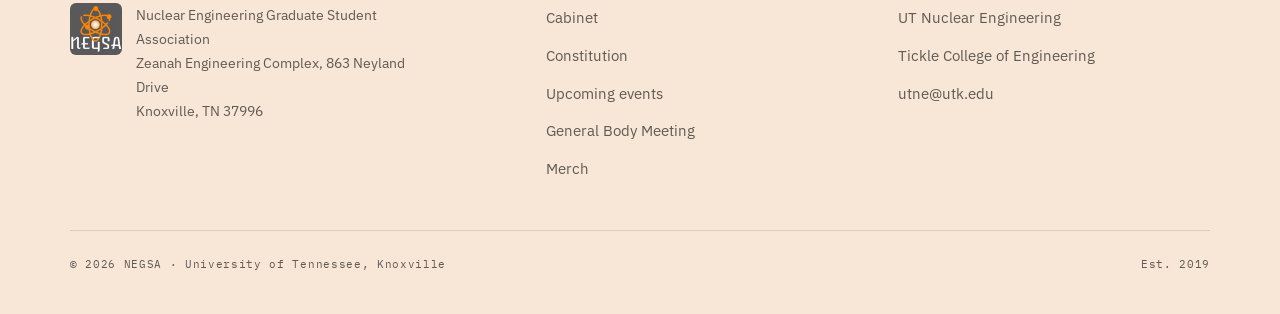
==== commit b1fec7ef: "added poster" ====
--- a/index.html
+++ b/index.html
@@ -161,7 +161,7 @@
           <div class="event-date">Nov 20<span>Thursday</span></div>
           <div>
             <h3>
-              <a href="C:\Users\Darne\Downloads\NEGSA\NEGSA-UTK.github.io\Posters\Nuclear Workforce Development Panel (3).png" target="_blank" rel="noopener">
+              <a href="Posters\Nuclear Workforce Development Panel (3).png" target="_blank" rel="noopener">
               INMM-UTK & NEGSA
             </a>
             </h3>
